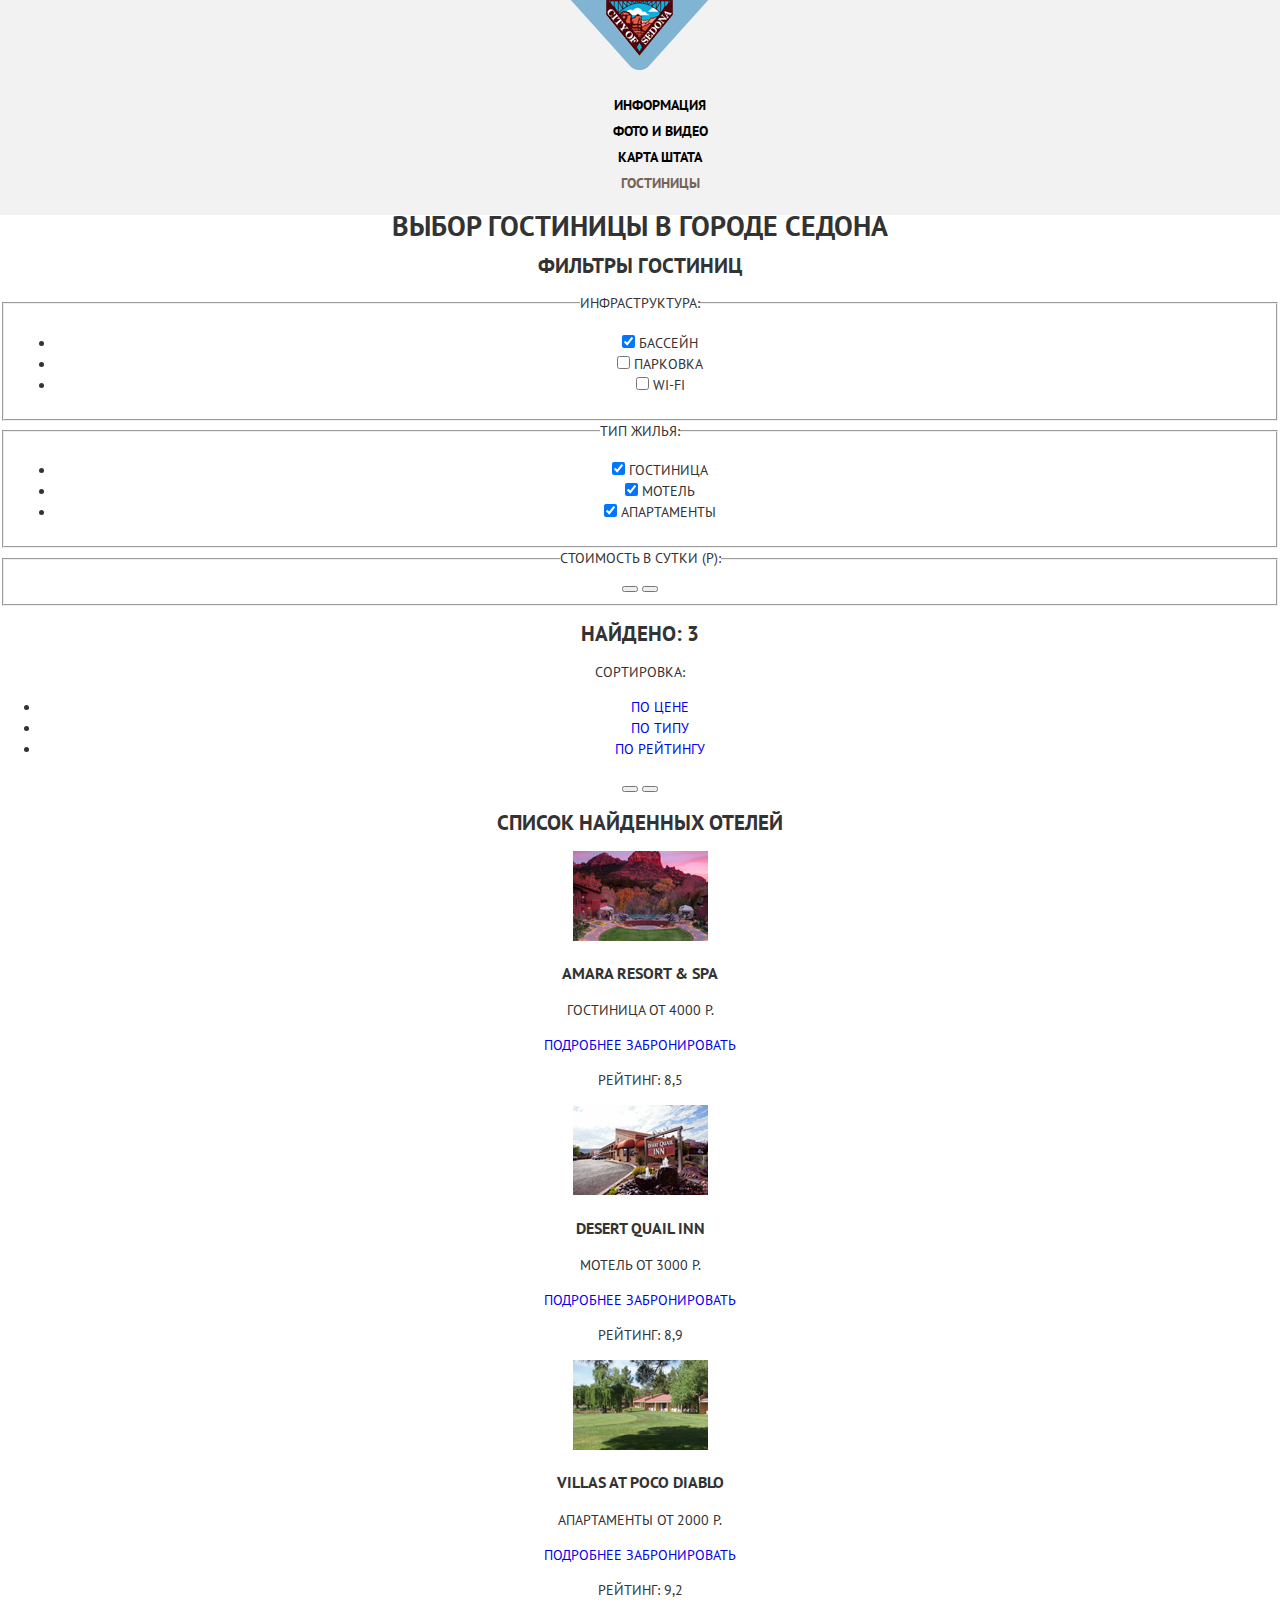
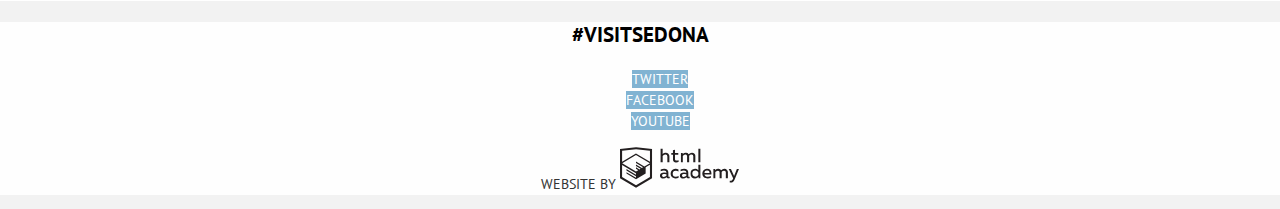
==== hotels.html @ 2541b7ea "Добавила базовые стили к главной странице, сделала реиндент страниц." ====
<!DOCTYPE html>
<html lang="ru">
    <head>
        <meta charset="utf-8">
        <title>Отели | Добро пожаловать в Седону!</title>
        <link href="https://fonts.googleapis.com/css?family=PT+Sans:400,700&amp;subset=cyrillic" rel="stylesheet">
        <link href="css/normalize.css" rel="stylesheet">
        <link href="css/style.css" rel="stylesheet">
    </head>
    <body>
        <header class="main-header">
            <nav class="main-navigation">
                <a class="main-header-logo">
                <img src="img/logo.png" width="138" height="70" alt="Логотип сайта-приглашения в город Седона">
                </a>
                <ul class="site-navigation">
                    <li><a class="site-navigation-link" href="info.html">Информация</a></li>
                    <li><a class="site-navigation-link" href="media.html">Фото и видео</a></li>
                    <li><a class="site-navigation-link" href="map.html">Карта штата</a></li>
                    <li><a class="site-navigation-current-link">Гостиницы</a></li>
                </ul>
            </nav>
        </header>
        <main class="container hotels-booking">
            <h1 class="visually-hidden page-title">Выбор гостиницы в городе Седона</h1>
            <section class="filters">
                <h2 class="visually-hidden">Фильтры гостиниц</h2>
                <form class="hotels-filter" method="get" action="https://echo.htmlacademy.ru">
                    <fieldset>
                        <legend>Инфраструктура:</legend>
                        <ul>
                            <li class="filter-option">
                                <label>
                                <input class="visually-hidden filter-input filter-input-checkbox" type="checkbox" name="pool" checked>
                                <span>Бассейн</span>
                                </label>
                            </li>
                            <li class="filter-option">
                                <label>
                                <input class="visually-hidden filter-input filter-input-checkbox" type="checkbox" name="parking">
                                <span>Парковка</span>
                                </label>
                            </li>
                            <li class="filter-option">
                                <label>
                                <input class="visually-hidden filter-input filter-input-checkbox" type="checkbox" name="wifi">
                                <span>Wi-Fi</span>
                                </label>
                            </li>
                        </ul>
                    </fieldset>
                    <fieldset>
                        <legend>Тип жилья:</legend>
                        <ul>
                            <li class="filter-option">
                                <label>
                                <input class="visually-hidden filter-input filter-input-checkbox" type="checkbox" name="hotel" checked>
                                <span>Гостиница</span>
                                </label>
                            </li>
                            <li class="filter-option">
                                <label>
                                <input class="visually-hidden filter-input filter-input-checkbox" type="checkbox" name="motel" checked>
                                <span>Мотель</span>
                                </label>
                            </li>
                            <li class="filter-option">
                                <label>
                                <input class="visually-hidden filter-input filter-input-checkbox" type="checkbox" name="apartments" checked>
                                <span>Апартаменты</span>
                                </label>
                            </li>
                        </ul>
                    </fieldset>
                    <fieldset>
                        <legend>Стоимость в сутки (Р):</legend>
                        <button class="price-range-left" type="button"></button>
                        <button class="price-range-right" type="button"></button>
                        <div class="scroll-field"></div>
                    </fieldset>
                </form>
            </section>
            <section class="hotels-sorting">
                <h2 class="hotels-found">Найдено: 3</h2>
                <p class="sorting-title">Сортировка:</p>
                <ul class="sorting-list">
                    <li class="sorting-item current-sorting-item">
                        <a href="#">По цене</a>
                    </li>
                    <li class="sorting-item">
                        <a href="#">По типу</a>
                    </li>
                    <li class="sorting-item">
                        <a href="#">По рейтингу</a>
                    </li>
                </ul>
                <label class="visually-hidden" for="up-button"></label>
                <button type="button" id="up-button"></button>
                <label class="visually-hidden" for="down-button"></label>
                <button type="button" id="down-button"></button>
            </section>
            <section class="hotels-list">
                <h2 class="visually-hidden">Список найденных отелей</h2>
                <div class="hotel-image">
                    <img src="img/amara-hotel.jpg" width="135" height="90" alt="Фото отеля Amara Resort & Spa">
                </div>
                <div class="hotel-description">
                    <h3 class="hotel-name">Amara Resort & Spa</h3>
                    <p>
                        <span class="hotel-type">Гостиница</span>
                        <span class="hotel-price">От 4000 р.</span>
                    </p>
                    <p>
                        <a class="read-more-link" href="#">Подробнее</a>
                        <a class="booking-link" href="#">Забронировать</a>
                    </p>
                </div>
                <div class="hotel-rating">
                    <p>Рейтинг: 8,5</p>
                </div>
                <div class="hotel-image">
                    <img src="img/desert-hotel.jpg" width="135" height="90" alt="Фото отеля Amara Resort & Spa">
                </div>
                <div class="hotel-description">
                    <h3 class="hotel-name">Desert Quail Inn</h3>
                    <p>
                        <span class="hotel-type">Мотель</span>
                        <span class="hotel-price">От 3000 р.</span>
                    </p>
                    <p>
                        <a class="read-more-link" href="#">Подробнее</a>
                        <a class="booking-link" href="#">Забронировать</a>
                    </p>
                </div>
                <div class="hotel-rating">
                    <p>Рейтинг: 8,9</p>
                </div>
                <div class="hotel-image">
                    <img src="img/villas-hotel.jpg" width="135" height="90" alt="Фото отеля Amara Resort & Spa">
                </div>
                <div class="hotel-description">
                    <h3 class="hotel-name">Villas At Poco Diablo</h3>
                    <p>
                        <span class="hotel-type">Апартаменты</span>
                        <span class="hotel-price">От 2000 р.</span>
                    </p>
                    <p>
                        <a class="read-more-link" href="#">Подробнее</a>
                        <a class="booking-link" href="#">Забронировать</a>
                    </p>
                </div>
                <div class="hotel-rating">
                    <p>Рейтинг: 9,2</p>
                </div>
            </section>
        </main>
        <footer class="main-footer">
            <p class="footer-hashtag">#visitsedona</p>
            <ul class="footer-social">
                <li><a href="#" class="social-button">Twitter</a></li>
                <li><a href="#" class="social-button">Facebook</a></li>
                <li><a href="#" class="social-button">Youtube</a></li>
            </ul>
            <p class="footer-copyright">
                <span>Website by</span>
                <a href="https://htmlacademy.ru">
                <img src="img/logo-htmlacademy.svg" width="119" height="43" alt="HTML Academy">
                </a>
            </p>
        </footer>
    </body>
</html>
---- css/style.css ----
body {
  margin: 0;
  padding: 0;

  font-family: "PT Sans", Arial, sans-serif;
  font-size: 14px;
  line-height: 21px;
  font-weight: 400;
  color: #333333;
  text-align: center;
  text-transform: uppercase;

  background-color: #f2f2f2;
}

a {
  text-decoration: none;
}

.container {
  background-color: #ffffff;
}

.main-navigation {
  font-size: 14px;
  line-height: 26px;
  font-weight: 700;
}

.site-navigation {
  list-style: none;
}

.site-navigation a {
  color: #000000;
}

.site-navigation a:hover,
.site-navigation a:focus {
  color: #81b3d2;
}

.site-navigation a:active {
  color: rgba(0, 0, 0, 0.3);
}

a.site-navigation-current-link,
a.site-navigation-current-link:hover,
a.site-navigation-current-link:focus,
a.site-navigation-current-link:active {
  color: #766357;
}

.greeting {
  background-image: url("../img/header-image.jpg");
  background-position: center center;
  background-repeat: no-repeat;
  background-size: cover;
}

.advantages-title h2 {
  font-size: 21px;
  line-height: 26px;
  font-weight: 700;
}

.advantages h2 {
  font-size: 21px;
  line-height: 21px;
  font-weight: 700;
}

.advanages p {
  font-size: 14px;
  line-height: 21px;
}

.advantage-with-image {
  color: #ffffff;

  background-color: #81b3d2;
}

.hotels-advantage {
  background-image: url(../img/icon-1.svg);
  background-position: top center;
  background-repeat: no-repeat;
}

.food-advantage {
  background-image: url(../img/icon-3.svg);
  background-position: top center;
  background-repeat: no-repeat;
}

.souvenirs-advantage {
  background-image: url(../img/icon-2.svg);
  background-position: top center;
  background-repeat: no-repeat;
}

.other-advantage {
  color: #000000;

  background-color: #eeeeee;
}

.hotels-booking-title h2 {
  font-size: 30px;
  line-height: 36px;
  font-weight: 700;
}

.hotels-booking-title input {
  font-family: "PT Sans", Arial, sans-serif;
  font-size: 21px;
  line-height: 26px;
  font-weight: 700;
  text-align: center;
  color: #ffffff;
  text-transform: uppercase;

  background-color: #766357;
  border: none;
}

.hotels-booking-title input:hover,
.hotels-booking-title input:focus {
  background-color: #604e43;
}

.hotels-booking-title input:active {
  color: rgba(255, 255, 255, 0.3);

  background-color: #503e33;
}

.hotels-booking-form {
  line-height: 26px;
  font-weight: 700;
  text-align: left;
  background-color: #ffffff;
}

.hotels-booking-form input[type="text"] {
  font-family: "PT Sans", Arial, sans-serif;
  font-size: 14px;
  line-height: 26px;
  font-weight: 700;
  text-align: left;
  color: #000000;
  text-transform: uppercase;

  background-color: #f2f2f2;
  border: none;
}

.hotels-booking-form input[type="text"]:hover {
  background-color: #ebebeb;
}

.hotels-booking-form input[type="text"]:focus {
  background-color: #ffffff;
  border: 2px solid #e5e5e5;
  outline: none;
}

.quantity-button {
  font-family: "PT Sans", Arial, sans-serif;
  font-size: 14px;
  line-height: 26px;
  font-weight: 700;
  text-align: center;
  color: #a9a9a9;

  background-color: #f2f2f2;
  border: none;
}

.quantity-button:hover,
.quantity-button:focus {
  color: #000000;
}

.quantity-button:active {
  color: #81b3d2;
}

.hotels-booking-form button[type="submit"] {
  font-family: "PT Sans", Arial, sans-serif;
  font-size: 21px;
  line-height: 26px;
  font-weight: 700;
  text-align: center;
  color: #ffffff;
  text-transform: uppercase;

  background-color: #81b3d2;
  border: none;
}

.hotels-booking-form button[type="submit"]:hover,
.hotels-booking-form button[type="submit"]:focus {
  background-color: #669ec0;
}

.hotels-booking-form button[type="submit"]:active {
  color: rgba(255, 255, 255, 0.3);

  background-color: #5496bd;
}

.main-footer {
  background-color: rgba(255, 255, 255, 0.9);
}

.main-footer .footer-hashtag {
  font-size: 21px;
  line-height: 26px;
  font-weight: 700;
  color: #000000;
}

.footer-social {
  list-style: none;
}

.footer-social a {
  color: #ffffff;

  background-color: #81b3d2;
}

.footer-social a:hover,
.footer-social a:focus {
  background-color: #669ec0;
}

.footer-social a:active {
  color: rgba(255, 255, 255, 0.3);

  background-color: #5496bd;
}
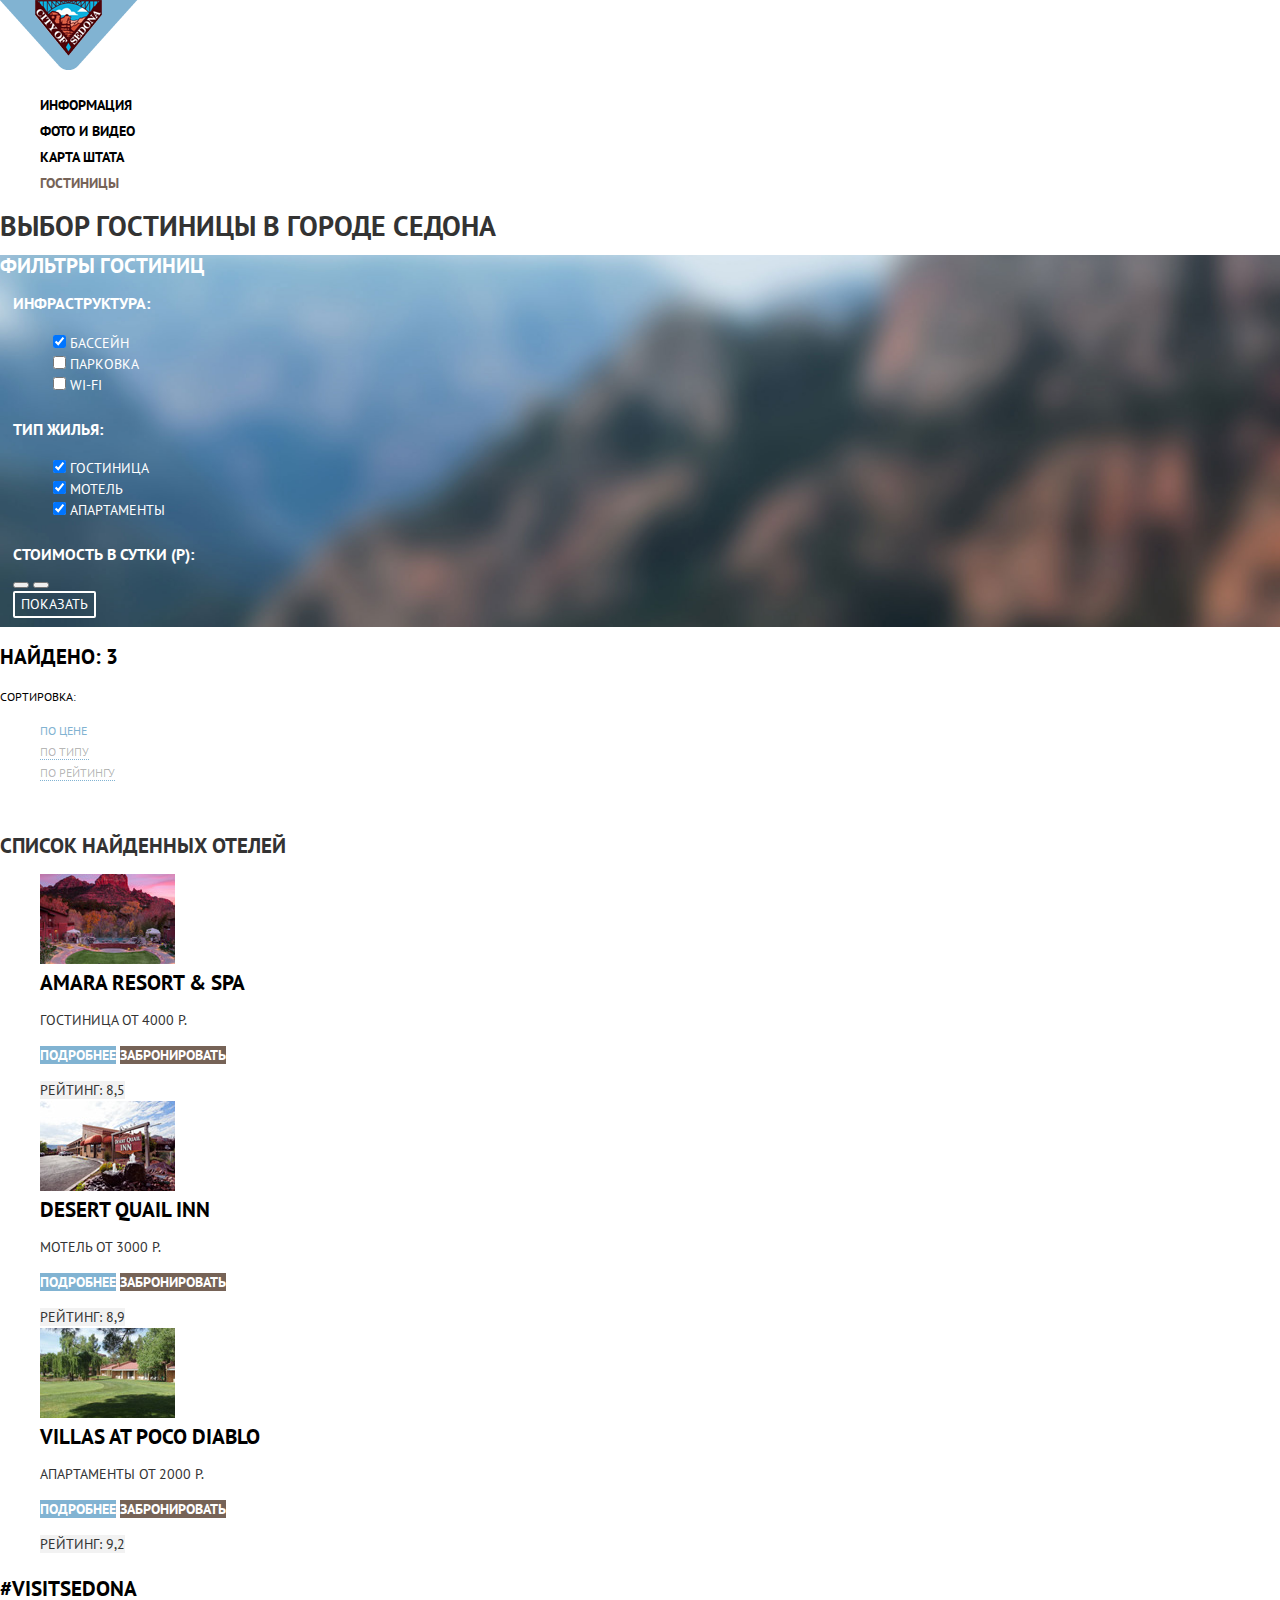
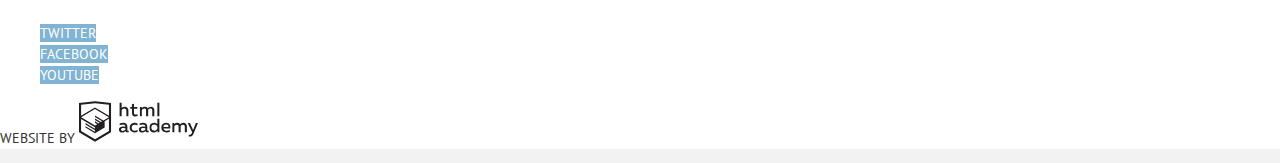
==== commit 6b609947: "Сделала реиндент страниц, добавила базовые стили к странице с отелями." ====
--- a/hotels.html
+++ b/hotels.html
@@ -8,165 +8,173 @@
         <link href="css/style.css" rel="stylesheet">
     </head>
     <body>
-        <header class="main-header">
-            <nav class="main-navigation">
-                <a class="main-header-logo">
-                <img src="img/logo.png" width="138" height="70" alt="Логотип сайта-приглашения в город Седона">
-                </a>
-                <ul class="site-navigation">
-                    <li><a class="site-navigation-link" href="info.html">Информация</a></li>
-                    <li><a class="site-navigation-link" href="media.html">Фото и видео</a></li>
-                    <li><a class="site-navigation-link" href="map.html">Карта штата</a></li>
-                    <li><a class="site-navigation-current-link">Гостиницы</a></li>
+        <div class="container">
+            <header class="main-header">
+                <nav class="main-navigation">
+                    <a class="main-header-logo">
+                    <img src="img/logo.png" width="138" height="70" alt="Логотип сайта-приглашения в город Седона">
+                    </a>
+                    <ul class="site-navigation">
+                        <li><a class="site-navigation-link" href="info.html">Информация</a></li>
+                        <li><a class="site-navigation-link" href="media.html">Фото и видео</a></li>
+                        <li><a class="site-navigation-link" href="map.html">Карта штата</a></li>
+                        <li><a class="site-navigation-current-link">Гостиницы</a></li>
+                    </ul>
+                </nav>
+            </header>
+            <main class="hotels-booking">
+                <h1 class="visually-hidden page-title">Выбор гостиницы в городе Седона</h1>
+                <section class="filters">
+                    <h2 class="visually-hidden">Фильтры гостиниц</h2>
+                    <form class="hotels-filter" method="get" action="https://echo.htmlacademy.ru">
+                        <fieldset>
+                            <legend>Инфраструктура:</legend>
+                            <ul>
+                                <li class="filter-option">
+                                    <label>
+                                    <input class="visually-hidden filter-input filter-input-checkbox" type="checkbox" name="pool" checked>
+                                    <span>Бассейн</span>
+                                    </label>
+                                </li>
+                                <li class="filter-option">
+                                    <label>
+                                    <input class="visually-hidden filter-input filter-input-checkbox" type="checkbox" name="parking">
+                                    <span>Парковка</span>
+                                    </label>
+                                </li>
+                                <li class="filter-option">
+                                    <label>
+                                    <input class="visually-hidden filter-input filter-input-checkbox" type="checkbox" name="wifi">
+                                    <span>Wi-Fi</span>
+                                    </label>
+                                </li>
+                            </ul>
+                        </fieldset>
+                        <fieldset>
+                            <legend>Тип жилья:</legend>
+                            <ul>
+                                <li class="filter-option">
+                                    <label>
+                                    <input class="visually-hidden filter-input filter-input-checkbox" type="checkbox" name="hotel" checked>
+                                    <span>Гостиница</span>
+                                    </label>
+                                </li>
+                                <li class="filter-option">
+                                    <label>
+                                    <input class="visually-hidden filter-input filter-input-checkbox" type="checkbox" name="motel" checked>
+                                    <span>Мотель</span>
+                                    </label>
+                                </li>
+                                <li class="filter-option">
+                                    <label>
+                                    <input class="visually-hidden filter-input filter-input-checkbox" type="checkbox" name="apartments" checked>
+                                    <span>Апартаменты</span>
+                                    </label>
+                                </li>
+                            </ul>
+                        </fieldset>
+                        <fieldset>
+                            <legend>Стоимость в сутки (Р):</legend>
+                            <button class="price-range-left" type="button"></button>
+                            <button class="price-range-right" type="button"></button>
+                            <div class="scroll-field"></div>
+                            <button class="submit" type="submit">Показать</button>
+                        </fieldset>
+                    </form>
+                </section>
+                <section class="hotels-sorting">
+                    <h2 class="hotels-found">Найдено: 3</h2>
+                    <p class="sorting-title">Сортировка:</p>
+                    <ul class="sorting-list">
+                        <li class="sorting-item current-sorting-item">
+                            <a href="#">По цене</a>
+                        </li>
+                        <li class="sorting-item">
+                            <a href="#">По типу</a>
+                        </li>
+                        <li class="sorting-item">
+                            <a href="#">По рейтингу</a>
+                        </li>
+                    </ul>
+                    <label class="visually-hidden" for="up-button"></label>
+                    <button type="button" id="up-button"></button>
+                    <label class="visually-hidden" for="down-button"></label>
+                    <button type="button" id="down-button"></button>
+                </section>
+                <section class="hotels-list">
+                    <h2 class="visually-hidden">Список найденных отелей</h2>
+                    <ul>
+                        <li>
+                            <div class="hotel-image">
+                                <img src="img/amara-hotel.jpg" width="135" height="90" alt="Фото отеля Amara Resort & Spa">
+                            </div>
+                            <div class="hotel-description">
+                                <a href="#" class="hotel-name">Amara Resort & Spa</a>
+                                <p>
+                                    <span class="hotel-type">Гостиница</span>
+                                    <span class="hotel-price">От 4000 р.</span>
+                                </p>
+                                <p>
+                                    <a class="read-more-link" href="#">Подробнее</a>
+                                    <a class="booking-link" href="#">Забронировать</a>
+                                </p>
+                            </div>
+                            <span class="stars"></span>
+                            <span class="rating">Рейтинг: 8,5</span>
+                        </li>
+                        <li>
+                            <div class="hotel-image">
+                                <img src="img/desert-hotel.jpg" width="135" height="90" alt="Фото отеля Amara Resort & Spa">
+                            </div>
+                            <div class="hotel-description">
+                                <a href="#" class="hotel-name">Desert Quail Inn</a>
+                                <p>
+                                    <span class="hotel-type">Мотель</span>
+                                    <span class="hotel-price">От 3000 р.</span>
+                                </p>
+                                <p>
+                                    <a class="read-more-link" href="#">Подробнее</a>
+                                    <a class="booking-link" href="#">Забронировать</a>
+                                </p>
+                            </div>
+                            <span class="stars"></span>
+                            <span class="rating">Рейтинг: 8,9</span>
+                        </li>
+                        <li>
+                            <div class="hotel-image">
+                                <img src="img/villas-hotel.jpg" width="135" height="90" alt="Фото отеля Amara Resort & Spa">
+                            </div>
+                            <div class="hotel-description">
+                                <a href="#" class="hotel-name">Villas At Poco Diablo</a>
+                                <p>
+                                    <span class="hotel-type">Апартаменты</span>
+                                    <span class="hotel-price">От 2000 р.</span>
+                                </p>
+                                <p>
+                                    <a class="read-more-link" href="#">Подробнее</a>
+                                    <a class="booking-link" href="#">Забронировать</a>
+                                </p>
+                            </div>
+                            <span class="stars"></span>
+                            <span class="rating">Рейтинг: 9,2</span>
+                        </li>
+                    </ul>
+                </section>
+            </main>
+            <footer class="main-footer">
+                <p class="footer-hashtag">#visitsedona</p>
+                <ul class="footer-social">
+                    <li><a href="#" class="social-button">Twitter</a></li>
+                    <li><a href="#" class="social-button">Facebook</a></li>
+                    <li><a href="#" class="social-button">Youtube</a></li>
                 </ul>
-            </nav>
-        </header>
-        <main class="container hotels-booking">
-            <h1 class="visually-hidden page-title">Выбор гостиницы в городе Седона</h1>
-            <section class="filters">
-                <h2 class="visually-hidden">Фильтры гостиниц</h2>
-                <form class="hotels-filter" method="get" action="https://echo.htmlacademy.ru">
-                    <fieldset>
-                        <legend>Инфраструктура:</legend>
-                        <ul>
-                            <li class="filter-option">
-                                <label>
-                                <input class="visually-hidden filter-input filter-input-checkbox" type="checkbox" name="pool" checked>
-                                <span>Бассейн</span>
-                                </label>
-                            </li>
-                            <li class="filter-option">
-                                <label>
-                                <input class="visually-hidden filter-input filter-input-checkbox" type="checkbox" name="parking">
-                                <span>Парковка</span>
-                                </label>
-                            </li>
-                            <li class="filter-option">
-                                <label>
-                                <input class="visually-hidden filter-input filter-input-checkbox" type="checkbox" name="wifi">
-                                <span>Wi-Fi</span>
-                                </label>
-                            </li>
-                        </ul>
-                    </fieldset>
-                    <fieldset>
-                        <legend>Тип жилья:</legend>
-                        <ul>
-                            <li class="filter-option">
-                                <label>
-                                <input class="visually-hidden filter-input filter-input-checkbox" type="checkbox" name="hotel" checked>
-                                <span>Гостиница</span>
-                                </label>
-                            </li>
-                            <li class="filter-option">
-                                <label>
-                                <input class="visually-hidden filter-input filter-input-checkbox" type="checkbox" name="motel" checked>
-                                <span>Мотель</span>
-                                </label>
-                            </li>
-                            <li class="filter-option">
-                                <label>
-                                <input class="visually-hidden filter-input filter-input-checkbox" type="checkbox" name="apartments" checked>
-                                <span>Апартаменты</span>
-                                </label>
-                            </li>
-                        </ul>
-                    </fieldset>
-                    <fieldset>
-                        <legend>Стоимость в сутки (Р):</legend>
-                        <button class="price-range-left" type="button"></button>
-                        <button class="price-range-right" type="button"></button>
-                        <div class="scroll-field"></div>
-                    </fieldset>
-                </form>
-            </section>
-            <section class="hotels-sorting">
-                <h2 class="hotels-found">Найдено: 3</h2>
-                <p class="sorting-title">Сортировка:</p>
-                <ul class="sorting-list">
-                    <li class="sorting-item current-sorting-item">
-                        <a href="#">По цене</a>
-                    </li>
-                    <li class="sorting-item">
-                        <a href="#">По типу</a>
-                    </li>
-                    <li class="sorting-item">
-                        <a href="#">По рейтингу</a>
-                    </li>
-                </ul>
-                <label class="visually-hidden" for="up-button"></label>
-                <button type="button" id="up-button"></button>
-                <label class="visually-hidden" for="down-button"></label>
-                <button type="button" id="down-button"></button>
-            </section>
-            <section class="hotels-list">
-                <h2 class="visually-hidden">Список найденных отелей</h2>
-                <div class="hotel-image">
-                    <img src="img/amara-hotel.jpg" width="135" height="90" alt="Фото отеля Amara Resort & Spa">
-                </div>
-                <div class="hotel-description">
-                    <h3 class="hotel-name">Amara Resort & Spa</h3>
-                    <p>
-                        <span class="hotel-type">Гостиница</span>
-                        <span class="hotel-price">От 4000 р.</span>
-                    </p>
-                    <p>
-                        <a class="read-more-link" href="#">Подробнее</a>
-                        <a class="booking-link" href="#">Забронировать</a>
-                    </p>
-                </div>
-                <div class="hotel-rating">
-                    <p>Рейтинг: 8,5</p>
-                </div>
-                <div class="hotel-image">
-                    <img src="img/desert-hotel.jpg" width="135" height="90" alt="Фото отеля Amara Resort & Spa">
-                </div>
-                <div class="hotel-description">
-                    <h3 class="hotel-name">Desert Quail Inn</h3>
-                    <p>
-                        <span class="hotel-type">Мотель</span>
-                        <span class="hotel-price">От 3000 р.</span>
-                    </p>
-                    <p>
-                        <a class="read-more-link" href="#">Подробнее</a>
-                        <a class="booking-link" href="#">Забронировать</a>
-                    </p>
-                </div>
-                <div class="hotel-rating">
-                    <p>Рейтинг: 8,9</p>
-                </div>
-                <div class="hotel-image">
-                    <img src="img/villas-hotel.jpg" width="135" height="90" alt="Фото отеля Amara Resort & Spa">
-                </div>
-                <div class="hotel-description">
-                    <h3 class="hotel-name">Villas At Poco Diablo</h3>
-                    <p>
-                        <span class="hotel-type">Апартаменты</span>
-                        <span class="hotel-price">От 2000 р.</span>
-                    </p>
-                    <p>
-                        <a class="read-more-link" href="#">Подробнее</a>
-                        <a class="booking-link" href="#">Забронировать</a>
-                    </p>
-                </div>
-                <div class="hotel-rating">
-                    <p>Рейтинг: 9,2</p>
-                </div>
-            </section>
-        </main>
-        <footer class="main-footer">
-            <p class="footer-hashtag">#visitsedona</p>
-            <ul class="footer-social">
-                <li><a href="#" class="social-button">Twitter</a></li>
-                <li><a href="#" class="social-button">Facebook</a></li>
-                <li><a href="#" class="social-button">Youtube</a></li>
-            </ul>
-            <p class="footer-copyright">
-                <span>Website by</span>
-                <a href="https://htmlacademy.ru">
-                <img src="img/logo-htmlacademy.svg" width="119" height="43" alt="HTML Academy">
-                </a>
-            </p>
-        </footer>
+                <p class="footer-copyright">
+                    <span>Website by</span>
+                    <a href="https://htmlacademy.ru">
+                    <img src="img/logo-htmlacademy.svg" width="119" height="43" alt="HTML Academy">
+                    </a>
+                </p>
+            </footer>
+        </div>
     </body>
 </html>
--- a/css/style.css
+++ b/css/style.css
@@ -7,7 +7,6 @@
   line-height: 21px;
   font-weight: 400;
   color: #333333;
-  text-align: center;
   text-transform: uppercase;
 
   background-color: #f2f2f2;
@@ -33,6 +32,7 @@
 
 .site-navigation a {
   color: #000000;
+  text-align: center;
 }
 
 .site-navigation a:hover,
@@ -58,6 +58,10 @@
   background-size: cover;
 }
 
+.advantages-title {
+  text-align: center;
+}
+
 .advantages-title h2 {
   font-size: 21px;
   line-height: 26px;
@@ -67,12 +71,14 @@
 .advantages h2 {
   font-size: 21px;
   line-height: 21px;
-  font-weight: 700;
-}
-
-.advanages p {
+  text-align: center;
+  font-weight: 700;
+}
+
+.advantages p {
   font-size: 14px;
   line-height: 21px;
+  text-align: center;
 }
 
 .advantage-with-image {
@@ -103,6 +109,10 @@
   color: #000000;
 
   background-color: #eeeeee;
+}
+
+.hotels-booking-title {
+  text-align: center;
 }
 
 .hotels-booking-title h2 {
@@ -210,8 +220,163 @@
   background-color: #5496bd;
 }
 
-.main-footer {
-  background-color: rgba(255, 255, 255, 0.9);
+.map {
+  background-image: url("../img/map.jpg");
+  background-position: center center;
+  background-repeat: no-repeat;
+}
+
+.filters {
+  color: #ffffff;
+
+  background-color: #81b3d2;
+  background-image: url("../img/hotels-bg.jpg");
+  background-position: center center;
+  background-repeat: no-repeat;
+  background-size: cover;
+}
+
+.filters fieldset {
+  border: none;
+}
+
+.filters legend {
+  font-size: 16px;
+  line-height: 21px;
+  font-weight: 700;
+}
+
+.filters ul {
+  list-style: none;
+}
+
+.filter-input:disabled + label {
+  color: rgba(255, 255, 255, 0.3);
+}
+
+.filters .submit {
+  font-family: "PT Sans", Arial, sans-serif;
+  font-size: 14px;
+  line-height: 21px;
+  font-weight: 400;
+  text-align: center;
+  color: #ffffff;
+  text-transform: uppercase;
+
+  background-color: transparent;
+  border: 2px solid #ffffff;
+  border-radius: 2px;
+}
+
+.filters .submit:hover,
+.filters .submit:focus {
+  color: #000000;
+
+  background-color: #ffffff;
+}
+
+.hotels-sorting h2 {
+  font-size: 21px;
+  line-height: 26px;
+  font-weight: 700;
+  color: #000000;
+}
+
+.hotels-sorting .sorting-title {
+  font-size: 12px;
+  line-height: 18px;
+  color: #000000;
+}
+
+.hotels-sorting ul {
+  list-style: none;
+}
+
+.hotels-sorting a {
+  font-size: 12px;
+  line-height: 18px;
+  color: rgba(0, 0, 0, 0.3);
+  text-decoration: none;
+  border-bottom: 1px dotted #81b3d2;
+}
+
+.hotels-sorting a:hover,
+.hotels-sorting a:focus {
+  color: #81b3d2;
+}
+
+.hotels-sorting a:active {
+  color: #000000;
+  border-bottom: none;
+}
+
+.hotels-sorting .current-sorting-item a {
+  color: #81b3d2;
+  border-bottom: none;
+}
+
+.hotels-sorting button {
+  background-color: transparent;
+  border: none;
+}
+
+.hotels-list ul {
+  list-style: none;
+}
+.hotels-list a.hotel-name {
+  font-size: 21px;
+  line-height: 26px;
+  font-weight: 700;
+  color: #000000;
+}
+
+.hotels-list a.hotel-name:hover,
+.hotels-list a.hotel-name:focus {
+  color: #81b3d2;
+}
+
+.hotels-list a.hotel-name:active {
+  color: rgba(0, 0, 0, 0.3);
+}
+
+.hotels-list a.read-more-link {
+  color: #ffffff;
+  font-weight: 700;
+
+  background-color: #81b3d2;
+}
+
+.hotels-list a.read-more-link:hover,
+.hotels-list a.read-more-link:focus {
+  background-color: #669ec0;
+}
+
+.hotels-list a.read-more-link:active {
+  color: rgba(255, 255, 255, 0.3);
+
+  background-color: #5496bd;
+}
+
+.hotels-list a.booking-link {
+  color: #ffffff;
+  font-weight: 700;
+
+  background-color: #766357;
+}
+
+.hotels-list a.booking-link:hover,
+.hotels-list a.booking-link:focus {
+  background-color: #604e43;
+}
+
+.hotels-list a.booking-link:active {
+  color: rgba(255, 255, 255, 0.3);
+
+  background-color: #503e33;
+}
+
+.hotels-list .rating {
+  background-color: #f2f2f2;
 }
 
 .main-footer .footer-hashtag {
@@ -227,7 +392,6 @@
 
 .footer-social a {
   color: #ffffff;
-
   background-color: #81b3d2;
 }
 
@@ -242,8 +406,12 @@
   background-color: #5496bd;
 }
 
-
-
-
-
-
+.index-footer {
+  background-color: rgba(255, 255, 255, 0.9);
+}
+
+
+
+
+
+
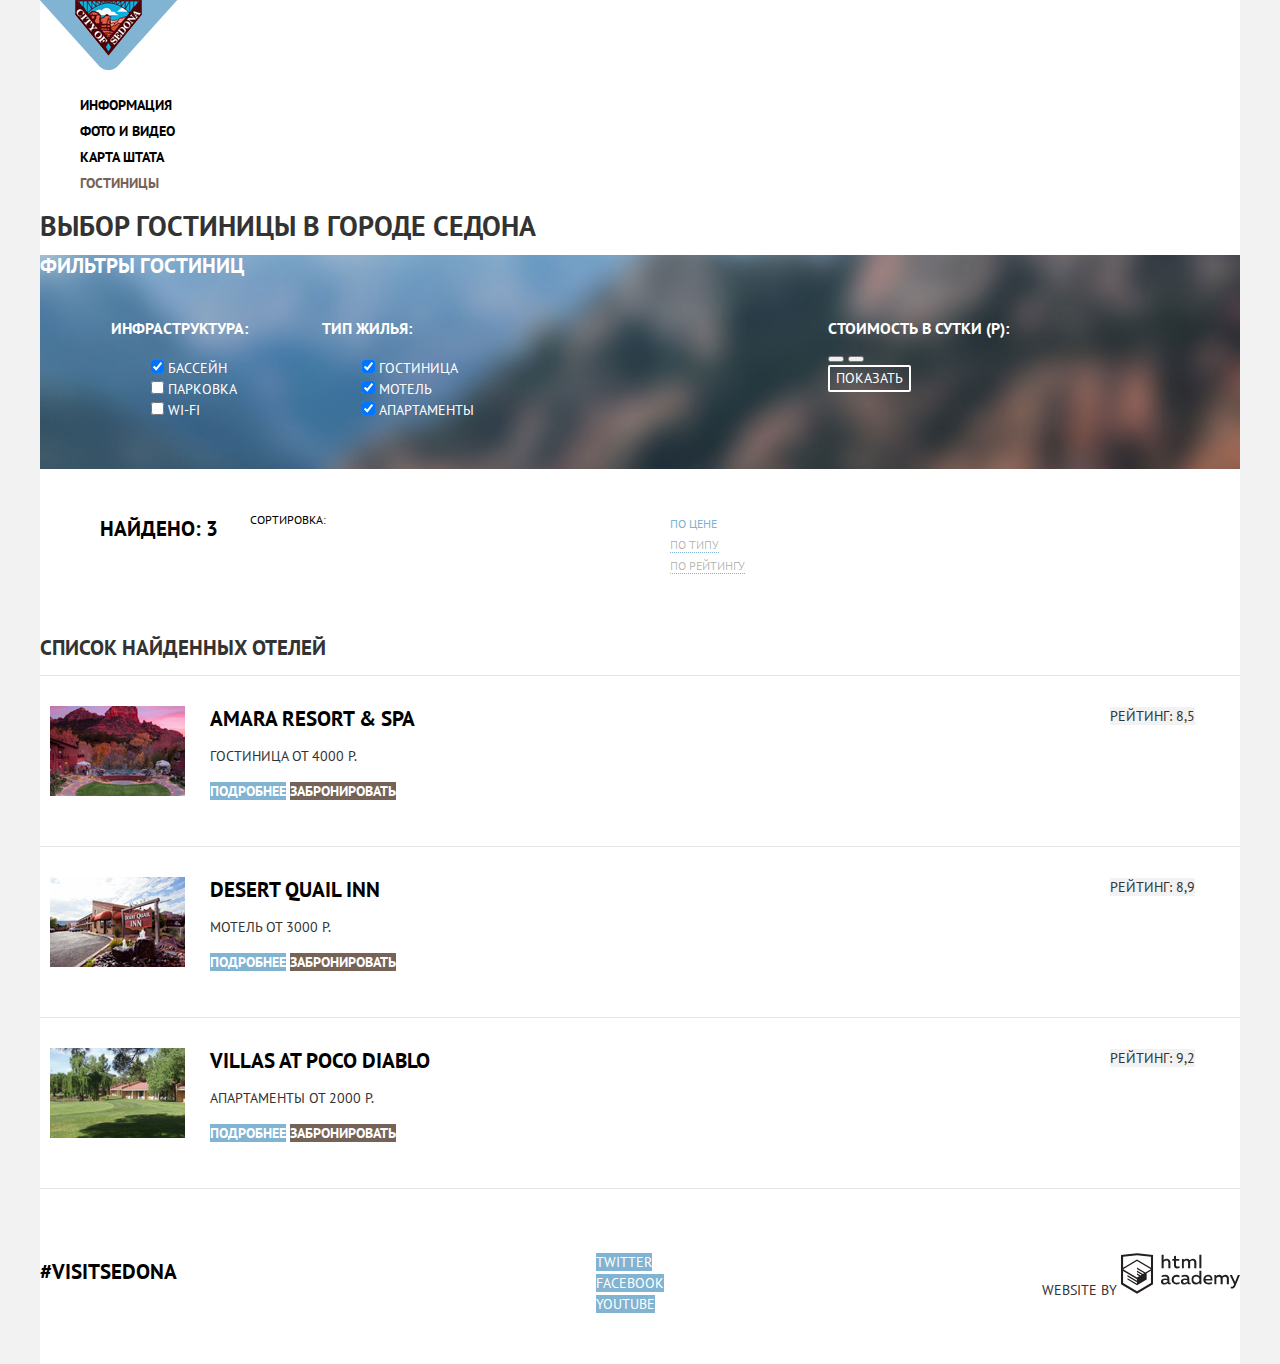
==== commit 9b5337bf: "Разметила сетку страниц." ====
--- a/hotels.html
+++ b/hotels.html
@@ -26,8 +26,8 @@
                 <h1 class="visually-hidden page-title">Выбор гостиницы в городе Седона</h1>
                 <section class="filters">
                     <h2 class="visually-hidden">Фильтры гостиниц</h2>
-                    <form class="hotels-filter" method="get" action="https://echo.htmlacademy.ru">
-                        <fieldset>
+                    <form method="get" action="https://echo.htmlacademy.ru">
+                        <fieldset class="checkboxes">
                             <legend>Инфраструктура:</legend>
                             <ul>
                                 <li class="filter-option">
@@ -50,7 +50,7 @@
                                 </li>
                             </ul>
                         </fieldset>
-                        <fieldset>
+                        <fieldset class="checkboxes">
                             <legend>Тип жилья:</legend>
                             <ul>
                                 <li class="filter-option">
@@ -73,7 +73,7 @@
                                 </li>
                             </ul>
                         </fieldset>
-                        <fieldset>
+                        <fieldset class="price-submit">
                             <legend>Стоимость в сутки (Р):</legend>
                             <button class="price-range-left" type="button"></button>
                             <button class="price-range-right" type="button"></button>
@@ -96,10 +96,12 @@
                             <a href="#">По рейтингу</a>
                         </li>
                     </ul>
-                    <label class="visually-hidden" for="up-button"></label>
-                    <button type="button" id="up-button"></button>
-                    <label class="visually-hidden" for="down-button"></label>
-                    <button type="button" id="down-button"></button>
+                    <div class="sorting-buttons">
+                        <label class="visually-hidden" for="up-button"></label>
+                        <button type="button" id="up-button"></button>
+                        <label class="visually-hidden" for="down-button"></label>
+                        <button type="button" id="down-button"></button>
+                    </div>
                 </section>
                 <section class="hotels-list">
                     <h2 class="visually-hidden">Список найденных отелей</h2>
@@ -119,8 +121,10 @@
                                     <a class="booking-link" href="#">Забронировать</a>
                                 </p>
                             </div>
-                            <span class="stars"></span>
-                            <span class="rating">Рейтинг: 8,5</span>
+                            <div class="grade">
+                                <span class="stars"></span>
+                                <span class="rating">Рейтинг: 8,5</span>
+                            </div>
                         </li>
                         <li>
                             <div class="hotel-image">
@@ -137,8 +141,10 @@
                                     <a class="booking-link" href="#">Забронировать</a>
                                 </p>
                             </div>
-                            <span class="stars"></span>
-                            <span class="rating">Рейтинг: 8,9</span>
+                            <div class="grade">
+                                <span class="stars"></span>
+                                <span class="rating">Рейтинг: 8,9</span>
+                            </div>
                         </li>
                         <li>
                             <div class="hotel-image">
@@ -155,8 +161,10 @@
                                     <a class="booking-link" href="#">Забронировать</a>
                                 </p>
                             </div>
-                            <span class="stars"></span>
-                            <span class="rating">Рейтинг: 9,2</span>
+                            <div class="grade">
+                                <span class="stars"></span>
+                                <span class="rating">Рейтинг: 9,2</span>
+                            </div>
                         </li>
                     </ul>
                 </section>
--- a/css/style.css
+++ b/css/style.css
@@ -17,6 +17,9 @@
 }
 
 .container {
+  width: 1200px;
+  margin: 0 auto;
+
   background-color: #ffffff;
 }
 
@@ -52,13 +55,16 @@
 }
 
 .greeting {
+  min-height: 510px;
+  text-align: center;
+
   background-image: url("../img/header-image.jpg");
   background-position: center center;
   background-repeat: no-repeat;
-  background-size: cover;
 }
 
 .advantages-title {
+  padding: 60px 0 50px;
   text-align: center;
 }
 
@@ -66,6 +72,34 @@
   font-size: 21px;
   line-height: 26px;
   font-weight: 700;
+}
+
+.advantages {
+  display: flex;
+  flex-wrap: wrap;
+}
+
+.advantage-with-image {
+  width: 280px;
+  padding: 45px 60px;
+}
+
+.advantage-image {
+  width: 800px;
+}
+
+.advantage-image img {
+  display: block;
+}
+
+.minor-advantage {
+  width: 260px;
+  padding: 160px 70px 85px;
+}
+
+.other-advantage {
+  width: 270px;
+  padding: 45px 65px 60px;
 }
 
 .advantages h2 {
@@ -87,19 +121,22 @@
   background-color: #81b3d2;
 }
 
-.hotels-advantage {
+.hotels-advantage:before {
+  content: " ";
   background-image: url(../img/icon-1.svg);
   background-position: top center;
   background-repeat: no-repeat;
 }
 
-.food-advantage {
+.food-advantage:before {
+  content: " ";
   background-image: url(../img/icon-3.svg);
   background-position: top center;
   background-repeat: no-repeat;
 }
 
-.souvenirs-advantage {
+.souvenirs-advantage:before {
+  content: " ";
   background-image: url(../img/icon-2.svg);
   background-position: top center;
   background-repeat: no-repeat;
@@ -112,6 +149,8 @@
 }
 
 .hotels-booking-title {
+  padding: 55px 380px 0;
+
   text-align: center;
 }
 
@@ -146,6 +185,10 @@
 }
 
 .hotels-booking-form {
+  width: 570px;
+  margin: 0 auto;
+  padding: 55px;
+
   line-height: 26px;
   font-weight: 700;
   text-align: left;
@@ -221,6 +264,8 @@
 }
 
 .map {
+  height: 475px;
+
   background-image: url("../img/map.jpg");
   background-position: center center;
   background-repeat: no-repeat;
@@ -236,8 +281,24 @@
   background-size: cover;
 }
 
+.filters form {
+  display: flex;
+  padding: 25px 60px;
+}
+
 .filters fieldset {
   border: none;
+}
+
+.filters .checkboxes {
+  width: 180px;
+  margin: 0;
+  margin-right: 10px;
+}
+
+.filters .price-submit {
+  width: 340px;
+  margin-left: auto;
 }
 
 .filters legend {
@@ -275,7 +336,14 @@
   background-color: #ffffff;
 }
 
+.hotels-sorting {
+  display: flex;
+  padding: 30px 60px;
+}
+
 .hotels-sorting h2 {
+  width: 140px;
+  margin-right: 10px;
   font-size: 21px;
   line-height: 26px;
   font-weight: 700;
@@ -283,6 +351,8 @@
 }
 
 .hotels-sorting .sorting-title {
+  width: 380px;
+
   font-size: 12px;
   line-height: 18px;
   color: #000000;
@@ -310,9 +380,17 @@
   border-bottom: none;
 }
 
-.hotels-sorting .current-sorting-item a {
+.current-sorting-item a {
   color: #81b3d2;
   border-bottom: none;
+}
+
+.current-sorting-item a:active {
+  color: #81b3d2;
+}
+
+.sorting-buttons {
+  margin-left: auto;
 }
 
 .hotels-sorting button {
@@ -321,8 +399,31 @@
 }
 
 .hotels-list ul {
+  padding: 0;
+
   list-style: none;
 }
+
+.hotels-list li {
+  display: flex;
+
+  border-top: 1px solid #e5e5e5;
+}
+
+.hotels-list li:last-child {
+  border-bottom: 1px solid #e5e5e5;
+}
+
+.hotel-image {
+  width: 150px;
+  padding: 30px 0;
+  margin-left: 10px;
+}
+
+.hotel-description {
+  padding: 30px 10px;
+}
+
 .hotels-list a.hotel-name {
   font-size: 21px;
   line-height: 26px;
@@ -375,8 +476,20 @@
   background-color: #503e33;
 }
 
+.grade {
+  width: 120px;
+  padding: 30px 10px;
+  margin-left: auto;
+}
+
 .hotels-list .rating {
   background-color: #f2f2f2;
+}
+
+.main-footer {
+  display: flex;
+  justify-content: space-between;
+  padding: 35px 0;
 }
 
 .main-footer .footer-hashtag {
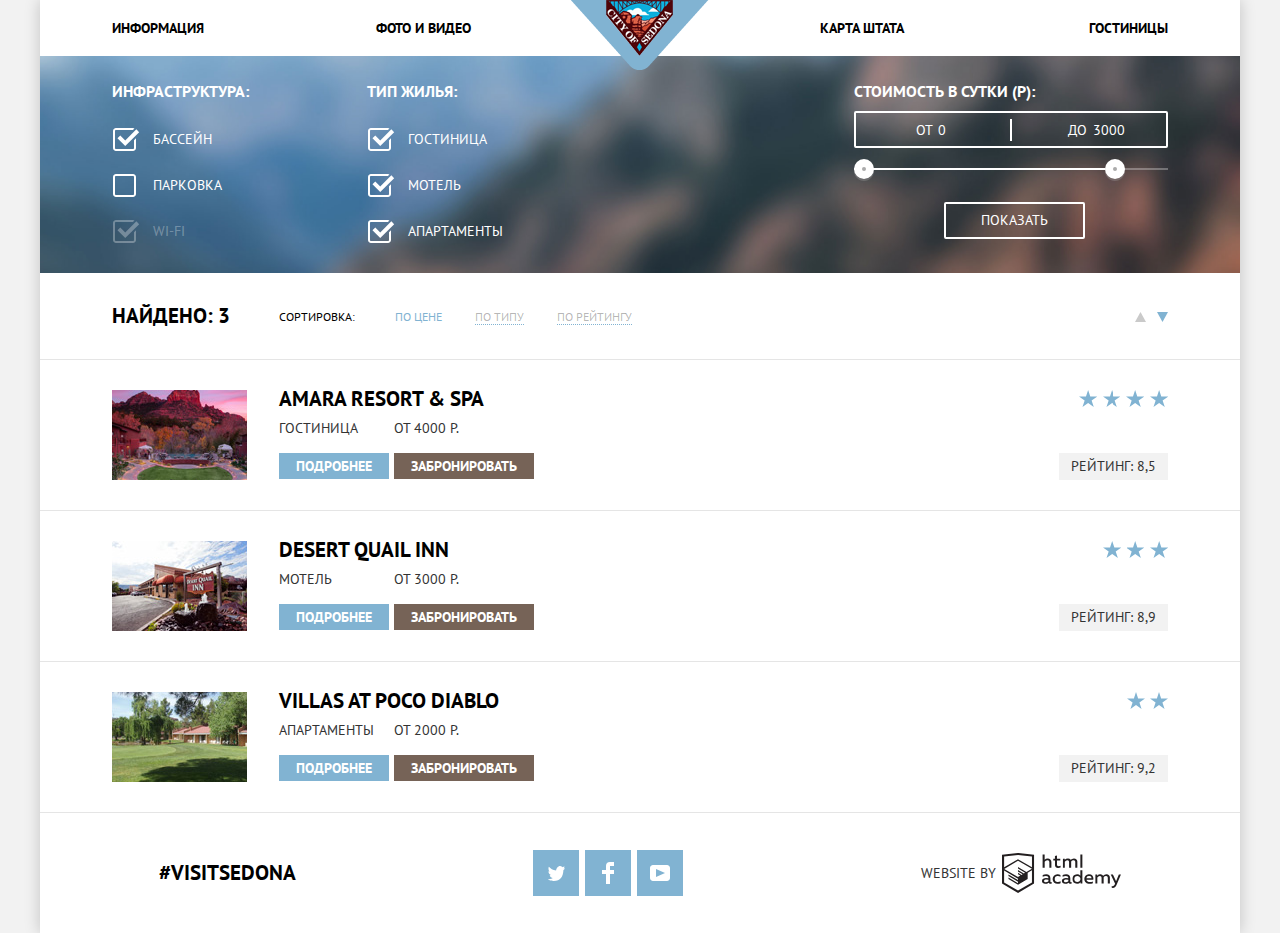
==== commit 63dda331: "Выполнила стилизацию страниц." ====
--- a/hotels.html
+++ b/hotels.html
@@ -10,160 +10,185 @@
     <body>
         <div class="container">
             <header class="main-header">
-                <nav class="main-navigation">
-                    <a class="main-header-logo">
-                    <img src="img/logo.png" width="138" height="70" alt="Логотип сайта-приглашения в город Седона">
-                    </a>
-                    <ul class="site-navigation">
-                        <li><a class="site-navigation-link" href="info.html">Информация</a></li>
-                        <li><a class="site-navigation-link" href="media.html">Фото и видео</a></li>
-                        <li><a class="site-navigation-link" href="map.html">Карта штата</a></li>
-                        <li><a class="site-navigation-current-link">Гостиницы</a></li>
-                    </ul>
-                </nav>
+                <div class="section-container">
+                    <nav class="main-navigation">
+                        <span class="main-header-logo">
+                            <a href="index.html">
+                                <img src="img/logo.png" width="138" height="70" alt="Логотип сайта-приглашения в город Седона">
+                            </a>
+                        </span>
+                        <ul class="site-navigation">
+                            <li class="site-navigation-link-left">
+                                <a href="info.html">Информация</a>
+                            </li>
+                            <li class="site-navigation-link-left">
+                                <a href="media.html">Фото и видео</a>
+                            </li>
+                            <li class="site-navigation-link-right">
+                                <a href="map.html">Карта штата</a>
+                            </li>
+                            <li class="site-navigation-link-right">
+                                <a href="hotels.html">Гостиницы</a>
+                            </li>
+                        </ul>
+                    </nav>
+                </div>
             </header>
-            <main class="hotels-booking">
+            <main class="hotels-page">
                 <h1 class="visually-hidden page-title">Выбор гостиницы в городе Седона</h1>
                 <section class="filters">
-                    <h2 class="visually-hidden">Фильтры гостиниц</h2>
-                    <form method="get" action="https://echo.htmlacademy.ru">
-                        <fieldset class="checkboxes">
-                            <legend>Инфраструктура:</legend>
-                            <ul>
-                                <li class="filter-option">
-                                    <label>
-                                    <input class="visually-hidden filter-input filter-input-checkbox" type="checkbox" name="pool" checked>
-                                    <span>Бассейн</span>
-                                    </label>
-                                </li>
-                                <li class="filter-option">
-                                    <label>
-                                    <input class="visually-hidden filter-input filter-input-checkbox" type="checkbox" name="parking">
-                                    <span>Парковка</span>
-                                    </label>
-                                </li>
-                                <li class="filter-option">
-                                    <label>
-                                    <input class="visually-hidden filter-input filter-input-checkbox" type="checkbox" name="wifi">
-                                    <span>Wi-Fi</span>
-                                    </label>
-                                </li>
-                            </ul>
-                        </fieldset>
-                        <fieldset class="checkboxes">
-                            <legend>Тип жилья:</legend>
-                            <ul>
-                                <li class="filter-option">
-                                    <label>
-                                    <input class="visually-hidden filter-input filter-input-checkbox" type="checkbox" name="hotel" checked>
-                                    <span>Гостиница</span>
-                                    </label>
-                                </li>
-                                <li class="filter-option">
-                                    <label>
-                                    <input class="visually-hidden filter-input filter-input-checkbox" type="checkbox" name="motel" checked>
-                                    <span>Мотель</span>
-                                    </label>
-                                </li>
-                                <li class="filter-option">
-                                    <label>
-                                    <input class="visually-hidden filter-input filter-input-checkbox" type="checkbox" name="apartments" checked>
-                                    <span>Апартаменты</span>
-                                    </label>
-                                </li>
-                            </ul>
-                        </fieldset>
-                        <fieldset class="price-submit">
-                            <legend>Стоимость в сутки (Р):</legend>
-                            <button class="price-range-left" type="button"></button>
-                            <button class="price-range-right" type="button"></button>
-                            <div class="scroll-field"></div>
-                            <button class="submit" type="submit">Показать</button>
-                        </fieldset>
-                    </form>
+                    <div class="section-container">
+                        <h2 class="visually-hidden">Фильтры гостиниц</h2>
+                        <form method="get" action="https://echo.htmlacademy.ru">
+                            <fieldset class="checkboxes">
+                                <legend>Инфраструктура:</legend>
+                                <ul>
+                                    <li class="filter-option">
+                                        <input class="visually-hidden filter-input filter-input-checkbox" type="checkbox" name="pool"
+                                            id="filter-pool" checked>
+                                        <label for="filter-pool">Бассейн</label>
+                                    </li>
+                                    <li class="filter-option">
+                                        <input class="visually-hidden filter-input filter-input-checkbox" type="checkbox" name="parking" id="filter-parking">
+                                        <label for="filter-parking">Парковка</label>
+                                    </li>
+                                    <li class="filter-option">
+                                        <input class="visually-hidden filter-input filter-input-checkbox" type="checkbox" name="wifi" id="filter-wifi" disabled checked>
+                                        <label for="filter-wifi">Wi-Fi</label>
+                                    </li>
+                                </ul>
+                            </fieldset>
+                            <fieldset class="checkboxes">
+                                <legend>Тип жилья:</legend>
+                                <ul>
+                                    <li class="filter-option">
+                                        <input class="visually-hidden filter-input filter-input-checkbox" type="checkbox" name="hotel" id="filter-hotel" checked>
+                                        <label for="filter-hotel">Гостиница</label>
+                                    </li>
+                                    <li class="filter-option">
+                                        <input class="visually-hidden filter-input filter-input-checkbox" type="checkbox" name="motel" id="filter-motel" checked>
+                                        <label for="filter-motel">Мотель</label>
+                                    </li>
+                                    <li class="filter-option">
+                                        <input class="visually-hidden filter-input filter-input-checkbox" type="checkbox" name="apartments" id="filter-apartments" checked>
+                                        <label for="filter-apartments">Апартаменты</label>
+                                    </li>
+                                </ul>
+                            </fieldset>
+                            <fieldset class="price-submit filter-range">
+                                <legend>Стоимость в сутки (Р):</legend>
+                                <div class="price-controls">
+                                    <label class="min-price">от <input type="text" name="min-price" value="0"></label>
+                                    <label class="max-price">до <input type="text" name="max-price" value="3000"></label>
+                                </div>
+                                <div class="range-controls">
+                                    <div class="scale">
+                                        <div class="bar"></div>
+                                    </div>
+                                    <div class="range-toggle range-toggle-min"></div>
+                                    <div class="range-toggle range-toggle-max"></div>
+                                </div>
+                                <a href="#" class="btn-transparent">Показать</a>
+                            </fieldset>
+                        </form>
+                    </div>
                 </section>
                 <section class="hotels-sorting">
-                    <h2 class="hotels-found">Найдено: 3</h2>
-                    <p class="sorting-title">Сортировка:</p>
-                    <ul class="sorting-list">
-                        <li class="sorting-item current-sorting-item">
-                            <a href="#">По цене</a>
-                        </li>
-                        <li class="sorting-item">
-                            <a href="#">По типу</a>
-                        </li>
-                        <li class="sorting-item">
-                            <a href="#">По рейтингу</a>
-                        </li>
-                    </ul>
-                    <div class="sorting-buttons">
-                        <label class="visually-hidden" for="up-button"></label>
-                        <button type="button" id="up-button"></button>
-                        <label class="visually-hidden" for="down-button"></label>
-                        <button type="button" id="down-button"></button>
+                    <div class="section-container">
+                        <h2 class="hotels-found">Найдено: 3</h2>
+                        <p class="sorting-title">Сортировка:</p>
+                        <ul class="sorting-list">
+                            <li class="sorting-item current-sorting-item">
+                                <a href="#">По цене</a>
+                            </li>
+                            <li class="sorting-item">
+                                <a href="#">По типу</a>
+                            </li>
+                            <li class="sorting-item">
+                                <a href="#">По рейтингу</a>
+                            </li>
+                        </ul>
+                        <div class="sorting-buttons">
+                            <button class="sorting-button sorting-button-down" type="button" id="down-button"></button>
+                            <label class="visually-hidden" for="down-button">Вниз</label>
+                            <button class="sorting-button sorting-button-up sorting-button-active" type="button" id="up-button"></button>
+                            <label class="visually-hidden" for="up-button">Вверх</label>
+                        </div>
                     </div>
                 </section>
                 <section class="hotels-list">
                     <h2 class="visually-hidden">Список найденных отелей</h2>
                     <ul>
                         <li>
-                            <div class="hotel-image">
-                                <img src="img/amara-hotel.jpg" width="135" height="90" alt="Фото отеля Amara Resort & Spa">
-                            </div>
-                            <div class="hotel-description">
-                                <a href="#" class="hotel-name">Amara Resort & Spa</a>
-                                <p>
-                                    <span class="hotel-type">Гостиница</span>
-                                    <span class="hotel-price">От 4000 р.</span>
-                                </p>
-                                <p>
-                                    <a class="read-more-link" href="#">Подробнее</a>
-                                    <a class="booking-link" href="#">Забронировать</a>
-                                </p>
-                            </div>
-                            <div class="grade">
-                                <span class="stars"></span>
-                                <span class="rating">Рейтинг: 8,5</span>
+                            <div class="section-container">
+                                <div class="hotel-image">
+                                    <img src="img/amara-hotel.jpg" width="135" height="90" alt="Фото отеля Amara Resort & Spa">
+                                </div>
+                                <div class="hotel-description">
+                                    <a href="#" class="hotel-name">Amara Resort & Spa</a>
+                                    <div class="hotel-description-wrapper">
+                                        <div>
+                                            <p class="hotel-type">Гостиница</p>
+                                            <p><a class="read-more-link" href="#">Подробнее</a></p>
+                                        </div>
+                                        <div>
+                                            <p class="hotel-price">От 4000 р.</p>
+                                            <p><a class="booking-link" href="#">Забронировать</a></p>
+                                        </div>
+                                    </div>
+                                </div>
+                                <div class="grade">
+                                    <span class="stars four-stars"></span>
+                                    <span class="rating">Рейтинг: 8,5</span>
+                                </div>
                             </div>
                         </li>
                         <li>
-                            <div class="hotel-image">
-                                <img src="img/desert-hotel.jpg" width="135" height="90" alt="Фото отеля Amara Resort & Spa">
-                            </div>
-                            <div class="hotel-description">
-                                <a href="#" class="hotel-name">Desert Quail Inn</a>
-                                <p>
-                                    <span class="hotel-type">Мотель</span>
-                                    <span class="hotel-price">От 3000 р.</span>
-                                </p>
-                                <p>
-                                    <a class="read-more-link" href="#">Подробнее</a>
-                                    <a class="booking-link" href="#">Забронировать</a>
-                                </p>
-                            </div>
-                            <div class="grade">
-                                <span class="stars"></span>
-                                <span class="rating">Рейтинг: 8,9</span>
+                            <div class="section-container">
+                                <div class="hotel-image">
+                                    <img src="img/desert-hotel.jpg" width="135" height="90" alt="Фото отеля Amara Resort & Spa">
+                                </div>
+                                <div class="hotel-description">
+                                    <a href="#" class="hotel-name">Desert Quail Inn</a>
+                                    <div class="hotel-description-wrapper">
+                                        <div>
+                                            <p class="hotel-type">Мотель</p>
+                                            <p><a class="read-more-link" href="#">Подробнее</a></p>
+                                        </div>
+                                        <div>
+                                            <p class="hotel-price">От 3000 р.</p>
+                                            <p><a class="booking-link" href="#">Забронировать</a></p>
+                                        </div>
+                                    </div>
+                                </div>
+                                <div class="grade">
+                                    <span class="stars three-stars"></span>
+                                    <span class="rating">Рейтинг: 8,9</span>
+                                </div>
                             </div>
                         </li>
                         <li>
-                            <div class="hotel-image">
-                                <img src="img/villas-hotel.jpg" width="135" height="90" alt="Фото отеля Amara Resort & Spa">
-                            </div>
-                            <div class="hotel-description">
-                                <a href="#" class="hotel-name">Villas At Poco Diablo</a>
-                                <p>
-                                    <span class="hotel-type">Апартаменты</span>
-                                    <span class="hotel-price">От 2000 р.</span>
-                                </p>
-                                <p>
-                                    <a class="read-more-link" href="#">Подробнее</a>
-                                    <a class="booking-link" href="#">Забронировать</a>
-                                </p>
-                            </div>
-                            <div class="grade">
-                                <span class="stars"></span>
-                                <span class="rating">Рейтинг: 9,2</span>
+                            <div class="section-container">
+                                <div class="hotel-image">
+                                    <img src="img/villas-hotel.jpg" width="135" height="90" alt="Фото отеля Amara Resort & Spa">
+                                </div>
+                                <div class="hotel-description">
+                                    <a href="#" class="hotel-name">Villas At Poco Diablo</a>
+                                    <div class="hotel-description-wrapper">
+                                        <div>
+                                            <p class="hotel-type">Апартаменты</p>
+                                            <p><a class="read-more-link" href="#">Подробнее</a></p>
+                                        </div>
+                                        <div>
+                                            <p class="hotel-price">От 2000 р.</p>
+                                            <p><a class="booking-link" href="#">Забронировать</a></p>
+                                        </div>
+                                    </div>
+                                </div>
+                                <div class="grade">
+                                    <span class="stars two-stars"></span>
+                                    <span class="rating">Рейтинг: 9,2</span>
+                                </div>
                             </div>
                         </li>
                     </ul>
@@ -172,13 +197,34 @@
             <footer class="main-footer">
                 <p class="footer-hashtag">#visitsedona</p>
                 <ul class="footer-social">
-                    <li><a href="#" class="social-button">Twitter</a></li>
-                    <li><a href="#" class="social-button">Facebook</a></li>
-                    <li><a href="#" class="social-button">Youtube</a></li>
+                    <li>
+                        <a href="#" class="social-button">
+                            <span class="visually-hidden">Twitter</span>
+                            <svg xmlns="http://www.w3.org/2000/svg" xmlns:xlink="http://www.w3.org/1999/xlink" width="17" height="15" viewBox="0 0 17 15">
+                                <path fill="#FFF" d="M10.95.144c1.685-.496 2.984.27 3.577 1.179.673-.231 1.331-.481 2.011-.708a2.345 2.345 0 0 1-.857 1.768c.685.17 1.304-.491 1.304-.491-.169 1-1.006 1.788-1.563 2.024-.231 6.75-3.175 11.217-10.077 11.082h-.446c-.41 0-4.164-.46-4.898-1.887 2.271.196 3.893-.422 4.693-1.177-.96-.3-2.679-.477-2.979-2.95.349.106.564.228 1.19.119C1.705 8.247.374 7.53.448 5.33c.285.328 1.067.536 1.34.472C1.085 5.561-.182 2.442.894.85c1.818 1.854 3.735 3.606 7.152 3.773C8.254 2.33 9.183.793 10.95.144z"/>
+                            </svg>
+                        </a>
+                    </li>
+                    <li>
+                        <a href="#" class="social-button">
+                            <span class="visually-hidden">Facebook</span>
+                            <svg xmlns="http://www.w3.org/2000/svg" width="12" height="22" viewBox="0 0 12 22">
+                                <path fill="#FFF" d="M12 4V0H8a4 4 0 0 0-4 4v4H0v4h4v10h4V12h4V8H8V4h4z"/>
+                            </svg>
+                        </a>
+                    </li>
+                    <li>
+                        <a href="#" class="social-button">
+                            <span class="visually-hidden">Youtube</span>
+                            <svg xmlns="http://www.w3.org/2000/svg" xmlns:xlink="http://www.w3.org/1999/xlink" width="20" height="16" viewBox="0 0 20 16">
+                                <path fill="#FFF" d="M17 0H3C1.35 0 0 1.35 0 3v10c0 1.65 1.35 3 3 3h14c1.65 0 3-1.35 3-3V3c0-1.65-1.35-3-3-3zM6.027 11.998V4.002L15.014 8l-8.987 3.998z"/>
+                            </svg>
+                        </a>
+                    </li>
                 </ul>
                 <p class="footer-copyright">
                     <span>Website by</span>
-                    <a href="https://htmlacademy.ru">
+                    <a href="https://htmlacademy.ru/intensive/htmlcss">
                     <img src="img/logo-htmlacademy.svg" width="119" height="43" alt="HTML Academy">
                     </a>
                 </p>
--- a/css/style.css
+++ b/css/style.css
@@ -16,306 +16,16 @@
   text-decoration: none;
 }
 
-.container {
-  width: 1200px;
-  margin: 0 auto;
-
-  background-color: #ffffff;
-}
-
-.main-navigation {
-  font-size: 14px;
-  line-height: 26px;
-  font-weight: 700;
-}
-
-.site-navigation {
-  list-style: none;
-}
-
-.site-navigation a {
-  color: #000000;
-  text-align: center;
-}
-
-.site-navigation a:hover,
-.site-navigation a:focus {
-  color: #81b3d2;
-}
-
-.site-navigation a:active {
-  color: rgba(0, 0, 0, 0.3);
-}
-
-a.site-navigation-current-link,
-a.site-navigation-current-link:hover,
-a.site-navigation-current-link:focus,
-a.site-navigation-current-link:active {
-  color: #766357;
-}
-
-.greeting {
-  min-height: 510px;
-  text-align: center;
-
-  background-image: url("../img/header-image.jpg");
-  background-position: center center;
-  background-repeat: no-repeat;
-}
-
-.advantages-title {
-  padding: 60px 0 50px;
-  text-align: center;
-}
-
-.advantages-title h2 {
-  font-size: 21px;
-  line-height: 26px;
-  font-weight: 700;
-}
-
-.advantages {
-  display: flex;
-  flex-wrap: wrap;
-}
-
-.advantage-with-image {
-  width: 280px;
-  padding: 45px 60px;
-}
-
-.advantage-image {
-  width: 800px;
-}
-
-.advantage-image img {
-  display: block;
-}
-
-.minor-advantage {
-  width: 260px;
-  padding: 160px 70px 85px;
-}
-
-.other-advantage {
-  width: 270px;
-  padding: 45px 65px 60px;
-}
-
-.advantages h2 {
-  font-size: 21px;
-  line-height: 21px;
-  text-align: center;
-  font-weight: 700;
-}
-
-.advantages p {
-  font-size: 14px;
-  line-height: 21px;
-  text-align: center;
-}
-
-.advantage-with-image {
-  color: #ffffff;
-
-  background-color: #81b3d2;
-}
-
-.hotels-advantage:before {
-  content: " ";
-  background-image: url(../img/icon-1.svg);
-  background-position: top center;
-  background-repeat: no-repeat;
-}
-
-.food-advantage:before {
-  content: " ";
-  background-image: url(../img/icon-3.svg);
-  background-position: top center;
-  background-repeat: no-repeat;
-}
-
-.souvenirs-advantage:before {
-  content: " ";
-  background-image: url(../img/icon-2.svg);
-  background-position: top center;
-  background-repeat: no-repeat;
-}
-
-.other-advantage {
-  color: #000000;
-
-  background-color: #eeeeee;
-}
-
-.hotels-booking-title {
-  padding: 55px 380px 0;
-
-  text-align: center;
-}
-
-.hotels-booking-title h2 {
-  font-size: 30px;
-  line-height: 36px;
-  font-weight: 700;
-}
-
-.hotels-booking-title input {
-  font-family: "PT Sans", Arial, sans-serif;
-  font-size: 21px;
-  line-height: 26px;
-  font-weight: 700;
-  text-align: center;
-  color: #ffffff;
-  text-transform: uppercase;
-
-  background-color: #766357;
-  border: none;
-}
-
-.hotels-booking-title input:hover,
-.hotels-booking-title input:focus {
-  background-color: #604e43;
-}
-
-.hotels-booking-title input:active {
-  color: rgba(255, 255, 255, 0.3);
-
-  background-color: #503e33;
-}
-
-.hotels-booking-form {
-  width: 570px;
-  margin: 0 auto;
-  padding: 55px;
-
-  line-height: 26px;
-  font-weight: 700;
-  text-align: left;
-  background-color: #ffffff;
-}
-
-.hotels-booking-form input[type="text"] {
-  font-family: "PT Sans", Arial, sans-serif;
-  font-size: 14px;
-  line-height: 26px;
-  font-weight: 700;
-  text-align: left;
-  color: #000000;
-  text-transform: uppercase;
-
-  background-color: #f2f2f2;
-  border: none;
-}
-
-.hotels-booking-form input[type="text"]:hover {
-  background-color: #ebebeb;
-}
-
-.hotels-booking-form input[type="text"]:focus {
-  background-color: #ffffff;
-  border: 2px solid #e5e5e5;
-  outline: none;
-}
-
-.quantity-button {
-  font-family: "PT Sans", Arial, sans-serif;
-  font-size: 14px;
-  line-height: 26px;
-  font-weight: 700;
-  text-align: center;
-  color: #a9a9a9;
-
-  background-color: #f2f2f2;
-  border: none;
-}
-
-.quantity-button:hover,
-.quantity-button:focus {
-  color: #000000;
-}
-
-.quantity-button:active {
-  color: #81b3d2;
-}
-
-.hotels-booking-form button[type="submit"] {
-  font-family: "PT Sans", Arial, sans-serif;
-  font-size: 21px;
-  line-height: 26px;
-  font-weight: 700;
-  text-align: center;
-  color: #ffffff;
-  text-transform: uppercase;
-
-  background-color: #81b3d2;
-  border: none;
-}
-
-.hotels-booking-form button[type="submit"]:hover,
-.hotels-booking-form button[type="submit"]:focus {
-  background-color: #669ec0;
-}
-
-.hotels-booking-form button[type="submit"]:active {
-  color: rgba(255, 255, 255, 0.3);
-
-  background-color: #5496bd;
-}
-
-.map {
-  height: 475px;
-
-  background-image: url("../img/map.jpg");
-  background-position: center center;
-  background-repeat: no-repeat;
-}
-
-.filters {
-  color: #ffffff;
-
-  background-color: #81b3d2;
-  background-image: url("../img/hotels-bg.jpg");
-  background-position: center center;
-  background-repeat: no-repeat;
-  background-size: cover;
-}
-
-.filters form {
-  display: flex;
-  padding: 25px 60px;
-}
-
-.filters fieldset {
-  border: none;
-}
-
-.filters .checkboxes {
-  width: 180px;
-  margin: 0;
-  margin-right: 10px;
-}
-
-.filters .price-submit {
-  width: 340px;
-  margin-left: auto;
-}
-
-.filters legend {
-  font-size: 16px;
-  line-height: 21px;
-  font-weight: 700;
-}
-
-.filters ul {
-  list-style: none;
-}
-
-.filter-input:disabled + label {
-  color: rgba(255, 255, 255, 0.3);
-}
-
-.filters .submit {
+img {
+  max-width: 100%;
+  height: auto;
+}
+
+.btn-transparent {
+  display: inline-block;
+  padding: 6px 35px;
+  margin-left: 90px;
+
   font-family: "PT Sans", Arial, sans-serif;
   font-size: 14px;
   line-height: 21px;
@@ -329,37 +39,745 @@
   border-radius: 2px;
 }
 
-.filters .submit:hover,
-.filters .submit:focus {
+.btn-transparent:hover,
+.btn-transparent:focus {
   color: #000000;
 
   background-color: #ffffff;
 }
 
-.hotels-sorting {
-  display: flex;
-  padding: 30px 60px;
-}
-
-.hotels-sorting h2 {
-  width: 140px;
-  margin-right: 10px;
+.btn-transparent:focus {
+  outline: ;
+}
+
+.visually-hidden:not(:focus):not(:active),
+input[type="checkbox"].visually-hidden,
+input[type="radio"].visually-hidden {
+  position: absolute;
+
+  width: 1px;
+  height: 1px;
+  margin: -1px;
+  border: 0;
+  padding: 0;
+
+  white-space: nowrap;
+
+  clip-path: inset(100%);
+  clip: rect(0 0 0 0);
+  overflow: hidden;
+}
+
+.container {
+  position: relative;
+  width: 1200px;
+  margin: 0 auto;
+
+  background-color: #ffffff;
+  box-shadow: 0px 0px 15px 0 rgba(0, 0, 0, 0.2);
+}
+
+.section-container {
+  padding: 0 72px;
+}
+
+.main-navigation {
+  position: relative;
+
+  font-size: 14px;
+  line-height: 26px;
+  font-weight: 700;
+}
+
+.site-navigation {
+  position: relative;
+  display: flex;
+  flex-wrap: wrap;
+  margin: 0;
+  padding: 0;
+
+  list-style: none;
+}
+.site-navigation li {
+  display: block;
+  width: 264px;
+  margin: 15px 0;
+}
+
+.site-navigation a {
+  color: #000000;
+}
+
+.site-navigation-link-left {
+  text-align: left;
+}
+
+.site-navigation-link-right {
+  text-align: right;
+}
+
+.site-navigation a:hover,
+.site-navigation a:focus {
+  color: #81b3d2;
+}
+
+.site-navigation a:active {
+  color: rgba(0, 0, 0, 0.3);
+}
+.site-navigation-current-link a,
+.site-navigation-current-link a:hover,
+.site-navigation-current-link a:focus,
+.site-navigation-current-link a:active {
+  color: #766357;
+}
+
+.main-header-logo {
+  position: absolute;
+  top: 0;
+  left: 50%;
+  width: 138px;
+  height: 70px;
+  margin-left: -69px;
+  padding: 0;
+  z-index: 1;
+}
+
+.greeting {
+  min-height: 510px;
+  margin-bottom: 58px;
+
+  text-align: center;
+
+  background-image: url("../img/header-image.jpg");
+  background-position: center center;
+  background-repeat: no-repeat;
+}
+
+.greeting img {
+  margin-top: 76px;
+}
+
+.advantages-title {
+  margin-bottom: 53px;
+
+  text-align: center;
+}
+
+.advantages-title h2 {
+  margin: 0;
+  margin-bottom: 30px;
+
   font-size: 21px;
   line-height: 26px;
   font-weight: 700;
+}
+
+.advantages {
+  display: flex;
+  flex-wrap: wrap;
+}
+
+.advantages h2 {
+  font-size: 21px;
+  line-height: 21px;
+  text-align: center;
+  font-weight: 700;
+}
+
+.advantages p {
+  font-size: 14px;
+  line-height: 21px;
+  text-align: center;
+}
+
+.advantage-with-image {
+  width: 280px;
+  padding: 48px 60px 34px 60px;
+
+  color: #ffffff;
+
+  background-color: #81b3d2;
+}
+
+.advantage-with-image h2 {
+  margin: 0;
+  margin-bottom: 23px;
+}
+
+.advantage-with-image p {
+  margin: 0;
+  margin-bottom: 23px;
+}
+
+.advantage-image {
+  width: 800px;
+}
+
+.advantage-image img {
+  display: block;
+}
+
+.minor-advantage {
+  position: relative;
+
+  width: 260px;
+  padding: 160px 70px 85px;
+}
+
+.minor-advantage h2 {
+  margin: 0;
+  margin-bottom: 25px;
+}
+
+.minor-advantage p {
+  margin: 0;
+}
+
+.hotels-advantage::before {
+  content: "";
+
+  position: absolute;
+  top: 60px;
+  left: 50%;
+  width: 75px;
+  height: 72px;
+  margin-left: -38px;
+
+  background-image: url(../img/icon-1.svg);
+  background-position: top center;
+  background-repeat: no-repeat;
+}
+
+.food-advantage::before {
+  content: "";
+
+  position: absolute;
+  top: 60px;
+  left: 50%;
+  width: 74px;
+  height: 70px;
+  margin-left: -37px;
+
+  background-image: url(../img/icon-3.svg);
+  background-position: top center;
+  background-repeat: no-repeat;
+}
+
+.souvenirs-advantage::before {
+  content: "";
+
+  position: absolute;
+  top: 57px;
+  left: 50%;
+  width: 64px;
+  height: 76px;
+  margin-left: -32px;
+
+  background-image: url(../img/icon-2.svg);
+  background-position: top center;
+  background-repeat: no-repeat;
+}
+
+.other-advantage {
+  width: 270px;
+  padding: 45px 65px 39px;
+
   color: #000000;
+
+  background-color: #eeeeee;
+}
+
+.other-advantage h2 {
+  margin: 0;
+  margin-bottom: 23px;
+  padding: 0 70px;
+}
+
+.other-advantage p {
+  margin: 0;
+  margin-bottom: 21px;
+}
+
+.hotels-booking {
+  position: relative;
+  padding-top: 49px;
+
+  text-align: center;
+}
+
+.hotels-booking h2 {
+  margin: 0;
+  margin-bottom: 26px;
+
+  font-size: 30px;
+  line-height: 36px;
+  font-weight: 700;
+}
+
+.hotels-booking p {
+  margin: 0;
+  margin-bottom: 50px;
+}
+
+.hotels-booking > input {
+  padding: 31px 148px;
+
+  font-family: "PT Sans", Arial, sans-serif;
+  font-size: 21px;
+  line-height: 26px;
+  font-weight: 700;
+  text-align: center;
+  color: #ffffff;
+  text-transform: uppercase;
+
+  background-color: #766357;
+  border: none;
+}
+
+.hotels-booking > input:hover,
+.hotels-booking > input:focus {
+  background-color: #604e43;
+}
+
+.hotels-booking > input:active {
+  color: rgba(255, 255, 255, 0.3);
+
+  background-color: #503e33;
+}
+
+.hotels-booking-wrapper {
+  position: absolute;
+  left: 50%;
+  width: 460px;
+  margin-left: -285px;
+  padding: 55px;
+
+  line-height: 26px;
+  font-weight: 700;
+  text-align: left;
+  background-color: #ffffff;
+}
+
+.hotels-booking-form label {
+  display: flex;
+  flex-wrap: wrap;
+  justify-content: space-between;
+  align-items: center;
+}
+
+.hotels-booking-form .date {
+  margin-bottom: 26px;
+}
+
+.hotels-booking .date-wrapper {
+  box-sizing: border-box;
+  display: inline-block;
+  width: 340px;
+  height: 38px;
+
+  background-color: #f2f2f2;
+}
+
+.open-calendar {
+  float: right;
+  box-sizing: border-box;
+  padding: 6px 5px 6px;
+  border: 2px solid #f2f2f2;
+  border-left: none;
+}
+
+.open-calendar svg {
+  display: block;
+}
+
+.date-wrapper path {
+  fill: #f2f2f2;
+}
+
+.date-wrapper:hover .open-calendar {
+  border: 2px solid #ebebeb;
+  border-left: none;
+}
+
+.date-wrapper:hover path {
+  fill: #000000;
+}
+
+.open-calendar:active path {
+  fill: #81b3d2;
+}
+
+.hotels-booking-form input[type="text"] {
+  box-sizing: border-box;
+  height: 38px;
+  padding: 7px;
+
+  font-family: "PT Sans", Arial, sans-serif;
+  font-size: 14px;
+  line-height: 28px;
+  font-weight: 700;
+  color: #000000;
+  text-transform: uppercase;
+
+  background-color: #f2f2f2;
+  border: none;
+}
+
+.date span:first-child {
+  display: block;
+  padding: 7px 0;
+}
+
+.date input[type="text"] {
+  width: 307px;
+
+  text-align: left;
+}
+
+.date-wrapper:hover {
+  background-color: #ebebeb;
+}
+
+.date-wrapper:hover input[type="text"] {
+  background-color: #ebebeb;
+}
+
+.date-wrapper input[type="text"]:focus {
+  box-sizing: border-box;
+  background-color: #ffffff;
+  border: 2px solid #e5e5e5;
+  border-right: none;
+  outline: none;
+}
+
+input[type="text"]:focus + .open-calendar {
+  box-sizing: border-box;
+  padding: 6px 5px 6px;
+
+  background-color: #ffffff;
+  border: 2px solid #e5e5e5;
+  border-left: none;
+}
+
+.quantity {
+  display: flex;
+  justify-content: space-between;
+  margin-bottom: 56px;
+}
+
+.quantity-wrapper {
+  display: flex;
+  justify-content: space-between;
+  align-items: center;
+}
+
+.quantity-wrapper label {
+  margin-right: 49px;
+}
+
+.quantity-field{
+  width: 39px;
+
+  text-align: center;
+}
+
+.quantity-button {
+  display: flex;
+  align-items: center;
+  box-sizing: border-box;
+  width: 39px;
+  height: 38px;
+  padding-left: 15px;
+
+  font-family: "PT Sans", Arial, sans-serif;
+  font-size: 24px;
+  font-weight: 700;
+  text-align: center;
+  color: #a9a9a9;
+
+  background-color: #f2f2f2;
+  border: none;
+}
+
+.quantity-button:hover,
+.quantity-button:focus {
+  color: #000000;
+}
+
+.quantity-button:active {
+  color: #81b3d2;
+}
+
+.hotels-booking-form button[type="submit"] {
+  display: block;
+  width: 100%;
+  padding: 16px 10px;
+  margin-top: 10px;
+
+  font-family: "PT Sans", Arial, sans-serif;
+  font-size: 21px;
+  line-height: 26px;
+  font-weight: 700;
+  text-align: center;
+  color: #ffffff;
+  text-transform: uppercase;
+
+  background-color: #81b3d2;
+  border: none;
+}
+
+.hotels-booking-form button[type="submit"]:hover,
+.hotels-booking-form button[type="submit"]:focus {
+  background-color: #669ec0;
+}
+
+.hotels-booking-form button[type="submit"]:active {
+  color: rgba(255, 255, 255, 0.3);
+
+  background-color: #5496bd;
+}
+
+.map {
+  height: 593px;
+
+  background-image: url("../img/map.jpg");
+  background-position: center center;
+  background-repeat: no-repeat;
+}
+
+.filters {
+  color: #ffffff;
+
+  background-color: #81b3d2;
+  background-image: url("../img/hotels-bg.jpg");
+  background-position: center center;
+  background-repeat: no-repeat;
+  background-size: cover;
+}
+
+.filters form {
+  display: flex;
+  padding-top: 25px;
+  padding-bottom: 6px;
+}
+
+.filters fieldset {
+  padding: 0;
+
+  border: none;
+}
+
+.filters .checkboxes {
+  width: 180px;
+  margin: 0;
+  margin-right: 75px;
+}
+
+.filters .price-submit {
+  width: 314px;
+  margin-left: auto;
+}
+
+.filters legend {
+  margin-bottom: 27px;
+
+  font-size: 16px;
+  line-height: 21px;
+  font-weight: 700;
+}
+
+.filters ul {
+  padding: 0;
+  margin: 0;
+
+  list-style: none;
+}
+
+.filter-option label {
+  position: relative;
+  display: block;
+  padding-left: 41px;
+  margin-bottom: 25px;
+}
+
+.filter-input-checkbox + label::before {
+  content: "";
+
+  position: absolute;
+  top: -1px;
+  left: 1px;
+  width: 23px;
+  height: 23px;
+  background-image: url(../img/checkbox-off.svg);
+  background-repeat: no-repeat;
+  background-position: center center;
+}
+
+.filter-input-checkbox:checked + label::before {
+  content: "";
+
+  position: absolute;
+  top: -1px;
+  left: 1px;
+  width: 27px;
+  height: 23px;
+  background-image: url(../img/checkbox-on.svg);
+  background-repeat: no-repeat;
+  background-position: center center;
+}
+
+.filter-input:disabled + label {
+  color: rgba(255, 255, 255, 0.3);
+}
+
+.filter-input:disabled + label::before {
+  background-image: url(../img/checkbox-off-disabled.svg);
+}
+
+.filter-input:checked:disabled + label::before {
+  background-image: url(../img/checkbox-on-disabled.svg);
+}
+
+.filter-range {
+  width: 315px;
+  margin: 0;
+}
+
+.filter-range legend {
+  margin-bottom: 9px;
+}
+
+.price-controls {
+  position: relative;
+  height: 33px;
+  margin-bottom: 20px;
+
+  border: 2px solid #ffffff;
+  border-radius: 2px;
+}
+
+.price-controls::after {
+  content: "";
+  position: absolute;
+  top: 50%;
+  left: 50%;
+  width: 2px;
+  height: 22px;
+
+  background: #ffffff;
+  transform: translate(-50%, -50%);
+}
+
+.price-controls label {
+  display: inline-block;
+
+  font-size: 14px;
+  line-height: 32px;
+  vertical-align: top;
+
+  cursor: pointer;
+}
+
+.price-controls .min-price {
+  margin-right: -2px;
+}
+
+.price-controls .min-price,
+.price-controls .max-price {
+  width: 90px;
+  padding-left: 60px;
+}
+
+.price-controls input {
+  width: 50px;
+  margin: 0;
+
+  color: inherit;
+  font: inherit;
+
+  background: none;
+  border: none;
+}
+
+.range-controls {
+  position: relative;
+
+  margin-bottom: 32px;
+}
+
+.range-controls .scale {
+  height: 2px;
+
+  background: rgba(255, 255, 255, 0.3);
+}
+
+.range-controls .bar {
+  width: 80%;
+  height: 2px;
+
+  background: #ffffff;
+}
+
+.range-toggle {
+  position: absolute;
+  top: -9px;
+  width: 20px;
+  height: 23px;
+
+  background-image: url(../img/filter-button.svg);
+  background-repeat: no-repeat;
+  background-position: center center;
+  background-color: transparent;
+
+  cursor: pointer;
+}
+
+.range-toggle-min {
+  left: 0;
+}
+
+.range-toggle-max {
+  left: 80%;
+}
+
+.hotels-sorting {
+  padding: 29px 0;
+}
+
+.hotels-sorting .section-container {
+  display: flex;
+  align-items: center;
+}
+
+.hotels-sorting h2 {
+  margin: 0;
+  margin-right: 49px;
+  font-size: 21px;
+  line-height: 28px;
+  font-weight: 700;
+  color: #000000;
 }
 
 .hotels-sorting .sorting-title {
-  width: 380px;
+  margin: 0;
+  margin-right: 40px;
 
   font-size: 12px;
-  line-height: 18px;
+  line-height: 13px;
   color: #000000;
 }
 
 .hotels-sorting ul {
+  display: flex;
+  padding: 0;
+  margin: 0;
+
   list-style: none;
+}
+
+.sorting-item {
+  display: block;
+  margin-right: 33px;
 }
 
 .hotels-sorting a {
@@ -398,15 +816,42 @@
   border: none;
 }
 
+.sorting-button {
+  width: 11px;
+  height: 10px;
+
+  background-image: url(../img/icon-dir.svg);
+  background-repeat: no-repeat;
+  background-position: center center;
+}
+
+.sorting-button-down {
+  margin-right: 5px;
+
+  transform: rotate(180deg);
+}
+
+.sorting-button:hover {
+  background-image: url(../img/icon-dir-hover.svg);
+}
+
+.sorting-button:active {
+  background-image: url(../img/icon-dir-active.svg);
+  outline: none;
+}
+
+.sorting-button-active {
+  background-image: url(../img/icon-dir-active.svg);
+}
+
 .hotels-list ul {
   padding: 0;
+  margin: 0;
 
   list-style: none;
 }
 
 .hotels-list li {
-  display: flex;
-
   border-top: 1px solid #e5e5e5;
 }
 
@@ -414,85 +859,148 @@
   border-bottom: 1px solid #e5e5e5;
 }
 
+.hotels-list .section-container {
+  display: flex;
+}
+
 .hotel-image {
-  width: 150px;
-  padding: 30px 0;
-  margin-left: 10px;
+  margin: 30px 32px 24px 0;
 }
 
 .hotel-description {
-  padding: 30px 10px;
-}
-
-.hotels-list a.hotel-name {
+  margin-top: 26px;
+}
+
+.hotel-description p {
+  margin: 0;
+}
+
+.hotel-description .hotel-name {
+  display: block;
+  margin-bottom: 6px;
+
   font-size: 21px;
   line-height: 26px;
   font-weight: 700;
   color: #000000;
 }
 
-.hotels-list a.hotel-name:hover,
-.hotels-list a.hotel-name:focus {
+.hotel-description .hotel-name:hover,
+.hotel-description .hotel-name:focus {
   color: #81b3d2;
 }
 
-.hotels-list a.hotel-name:active {
+.hotel-description .hotel-name:active {
   color: rgba(0, 0, 0, 0.3);
 }
 
-.hotels-list a.read-more-link {
+.hotel-description-wrapper {
+  display: flex;
+}
+
+.hotel-description-wrapper > div:first-child {
+  margin-right: 5px;
+}
+
+.hotel-description-wrapper p:first-child {
+  margin-bottom: 17px;
+}
+
+
+.hotel-description .read-more-link {
+  padding: 4px 17px;
+
   color: #ffffff;
   font-weight: 700;
 
   background-color: #81b3d2;
 }
 
-.hotels-list a.read-more-link:hover,
-.hotels-list a.read-more-link:focus {
+.hotel-description .read-more-link:hover,
+.hotel-description .read-more-link:focus {
   background-color: #669ec0;
 }
 
-.hotels-list a.read-more-link:active {
+.hotel-description .read-more-link:active {
   color: rgba(255, 255, 255, 0.3);
 
   background-color: #5496bd;
 }
 
-.hotels-list a.booking-link {
+.hotel-description .booking-link {
+  padding: 4px 17px;
+
   color: #ffffff;
   font-weight: 700;
 
   background-color: #766357;
 }
 
-.hotels-list a.booking-link:hover,
-.hotels-list a.booking-link:focus {
+.hotel-description .booking-link:hover,
+.hotel-description .booking-link:focus {
   background-color: #604e43;
 }
 
-.hotels-list a.booking-link:active {
+.hotel-description .booking-link:active {
   color: rgba(255, 255, 255, 0.3);
 
   background-color: #503e33;
 }
 
 .grade {
-  width: 120px;
-  padding: 30px 10px;
+  display: flex;
+  flex-direction: column;
+  align-items: flex-end;
+  padding-top: 30px;
   margin-left: auto;
 }
 
-.hotels-list .rating {
+.stars {
+  display: block;
+  height: 17px;
+  margin-bottom: 46px;
+
+  background-image: url(../img/star.svg);
+  background-repeat: space;
+}
+
+.five-stars {
+  width: 113px;
+}
+
+.four-stars {
+  width: 89px;
+}
+
+.three-stars {
+  width: 65px;
+}
+
+.two-stars {
+  width: 41px;
+}
+
+.one-star {
+  width: 18px;
+}
+
+.grade .rating {
+  padding: 3px 12px;
+
   background-color: #f2f2f2;
 }
 
 .main-footer {
   display: flex;
-  justify-content: space-between;
-  padding: 35px 0;
-}
-
-.main-footer .footer-hashtag {
+  justify-content: space-around;
+  padding: 37px 0;
+}
+
+.footer-hashtag {
+  display: flex;
+  align-items: center;
+  margin: 0;
+
   font-size: 21px;
   line-height: 26px;
   font-weight: 700;
@@ -500,26 +1008,58 @@
 }
 
 .footer-social {
+  display: flex;
+  flex-wrap: wrap;
+  justify-content: space-between;
+  width: 150px;
+  padding: 0;
+  margin: 0;
+
   list-style: none;
 }
 
-.footer-social a {
-  color: #ffffff;
+.social-button {
+  display: flex;
+  align-items: center;
+  justify-content: center;
+  width: 46px;
+  height: 46px;
+
   background-color: #81b3d2;
 }
 
-.footer-social a:hover,
-.footer-social a:focus {
+.social-button:hover,
+.social-button:focus {
   background-color: #669ec0;
 }
 
-.footer-social a:active {
-  color: rgba(255, 255, 255, 0.3);
-
+.social-button:active {
   background-color: #5496bd;
 }
 
+.social-button:active svg {
+  opacity: 0.3;
+}
+
+.footer-copyright {
+  display: flex;
+  align-items: center;
+  margin: 0;
+}
+
+.footer-copyright span {
+  margin-right: 6px;
+}
+
+.footer-copyright img {
+  display: block;
+}
+
 .index-footer {
+  position: absolute;
+  bottom: 0;
+  width: 1200px;
+
   background-color: rgba(255, 255, 255, 0.9);
 }
 
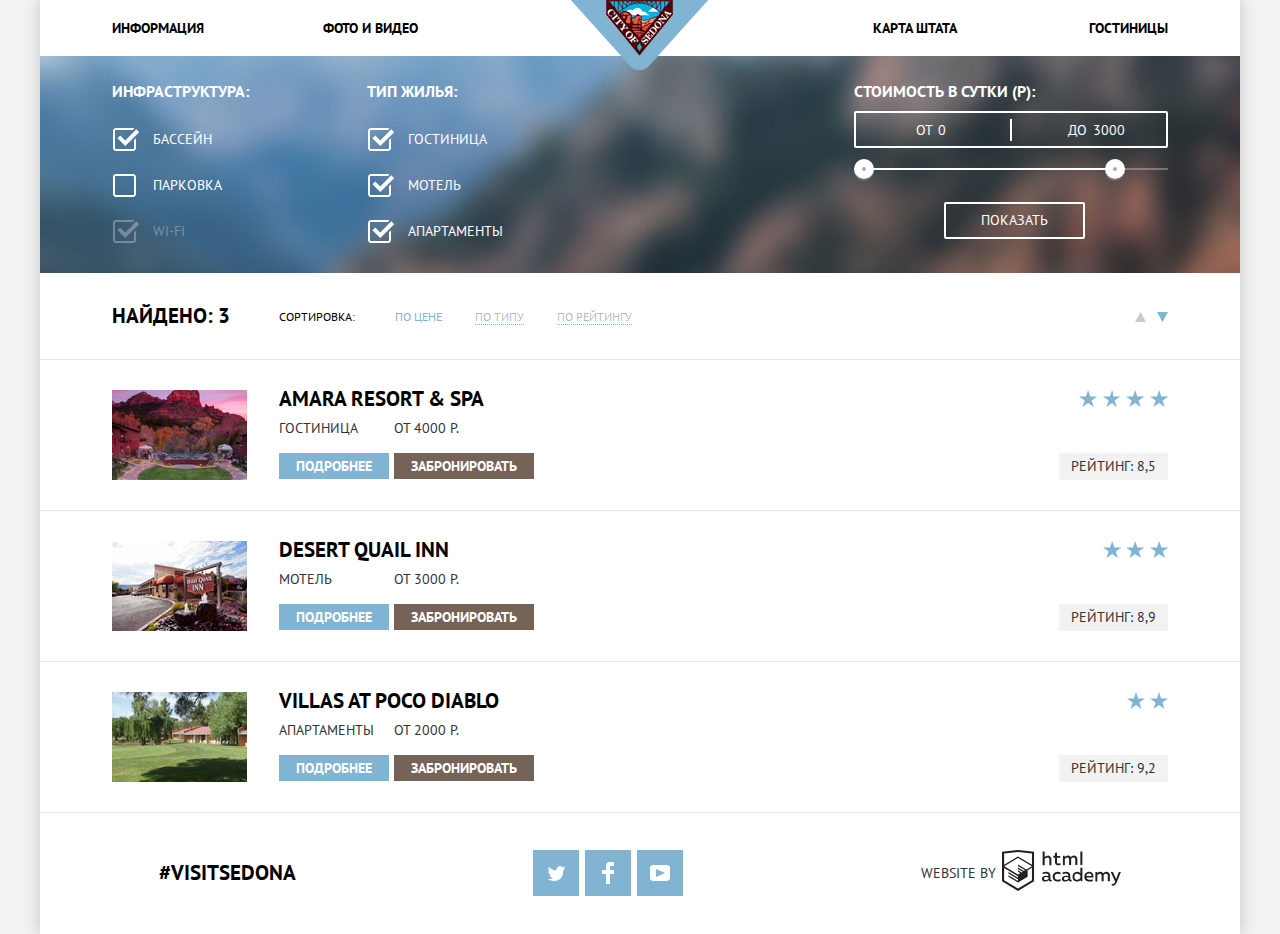
==== commit b6e7423f: "Подправила стилизацию страниц." ====
--- a/hotels.html
+++ b/hotels.html
@@ -12,11 +12,11 @@
             <header class="main-header">
                 <div class="section-container">
                     <nav class="main-navigation">
-                        <span class="main-header-logo">
+                        <div class="main-header-logo">
                             <a href="index.html">
                                 <img src="img/logo.png" width="138" height="70" alt="Логотип сайта-приглашения в город Седона">
                             </a>
-                        </span>
+                        </div>
                         <ul class="site-navigation">
                             <li class="site-navigation-link-left">
                                 <a href="info.html">Информация</a>
--- a/css/style.css
+++ b/css/style.css
@@ -19,6 +19,11 @@
 img {
   max-width: 100%;
   height: auto;
+}
+
+button,
+input[type="button"] {
+  cursor: pointer;
 }
 
 .btn-transparent {
@@ -46,10 +51,6 @@
   background-color: #ffffff;
 }
 
-.btn-transparent:focus {
-  outline: ;
-}
-
 .visually-hidden:not(:focus):not(:active),
 input[type="checkbox"].visually-hidden,
 input[type="radio"].visually-hidden {
@@ -78,7 +79,7 @@
 }
 
 .section-container {
-  padding: 0 72px;
+  padding: 0 6%;
 }
 
 .main-navigation {
@@ -98,10 +99,15 @@
 
   list-style: none;
 }
+
 .site-navigation li {
   display: block;
-  width: 264px;
+  width: 20%;
   margin: 15px 0;
+}
+
+.site-navigation li:nth-child(2) {
+  margin-right: auto;
 }
 
 .site-navigation a {
@@ -143,14 +149,28 @@
 }
 
 .greeting {
+  position: relative;
   min-height: 510px;
   margin-bottom: 58px;
 
   text-align: center;
 
-  background-image: url("../img/header-image.jpg");
+  background-image: url("../img/index-bg.jpg");
+  background-repeat: no-repeat;
+  background-position: center -57px;
+}
+
+.greeting::before {
+  content: "";
+  position: absolute;
+  width: 100%;
+  height: 57px;
+  bottom: 0;
+  left: 0;
+
+  background-image: url(../img/index-bg-mask.png);
+  background-repeat: no-repeat;
   background-position: center center;
-  background-repeat: no-repeat;
 }
 
 .greeting img {
@@ -191,7 +211,17 @@
 }
 
 .advantage-with-image {
-  width: 280px;
+  position: relative;
+  display: flex;
+  width: 100%;
+  min-height: 256px;
+  overflow: hidden;
+  background-color: #81b3d2;
+}
+
+.advantage-text {
+  box-sizing: border-box;
+  width: 34%;
   padding: 48px 60px 34px 60px;
 
   color: #ffffff;
@@ -210,7 +240,19 @@
 }
 
 .advantage-image {
-  width: 800px;
+  position: absolute;
+  top: 50%;
+  right: 0;
+  width: 66%;
+  transform: translateY(-50%);
+}
+
+.advantage-with-image-left {
+  flex-direction: row-reverse;
+}
+
+.advantage-with-image-left .advantage-image {
+  left: 0;
 }
 
 .advantage-image img {
@@ -358,7 +400,23 @@
   background-color: #ffffff;
 }
 
-.hotels-booking-form label {
+.hotels-booking-form input[type="text"] {
+  box-sizing: border-box;
+  height: 38px;
+  padding: 7px;
+
+  font-family: "PT Sans", Arial, sans-serif;
+  font-size: 14px;
+  line-height: 28px;
+  font-weight: 700;
+  color: #000000;
+  text-transform: uppercase;
+
+  background-color: #f2f2f2;
+  border: none;
+}
+
+.hotels-booking-form .date {
   display: flex;
   flex-wrap: wrap;
   justify-content: space-between;
@@ -366,20 +424,22 @@
 }
 
 .hotels-booking-form .date {
+  position: relative;
   margin-bottom: 26px;
 }
 
-.hotels-booking .date-wrapper {
-  box-sizing: border-box;
+.date input {
   display: inline-block;
-  width: 340px;
+  width: 346px;
+
+  text-align: left;
+}
+
+.open-calendar {
+  position: absolute;
+  right: 0;
+  width: 38px;
   height: 38px;
-
-  background-color: #f2f2f2;
-}
-
-.open-calendar {
-  float: right;
   box-sizing: border-box;
   padding: 6px 5px 6px;
   border: 2px solid #f2f2f2;
@@ -407,46 +467,19 @@
   fill: #81b3d2;
 }
 
-.hotels-booking-form input[type="text"] {
-  box-sizing: border-box;
-  height: 38px;
-  padding: 7px;
-
-  font-family: "PT Sans", Arial, sans-serif;
-  font-size: 14px;
-  line-height: 28px;
-  font-weight: 700;
-  color: #000000;
-  text-transform: uppercase;
-
-  background-color: #f2f2f2;
-  border: none;
-}
-
-.date span:first-child {
+.date label {
   display: block;
   padding: 7px 0;
 }
 
-.date input[type="text"] {
-  width: 307px;
-
-  text-align: left;
-}
-
-.date-wrapper:hover {
+.date input:hover {
   background-color: #ebebeb;
 }
 
-.date-wrapper:hover input[type="text"] {
-  background-color: #ebebeb;
-}
-
-.date-wrapper input[type="text"]:focus {
+.date input:focus {
   box-sizing: border-box;
   background-color: #ffffff;
   border: 2px solid #e5e5e5;
-  border-right: none;
   outline: none;
 }
 
@@ -469,13 +502,22 @@
   display: flex;
   justify-content: space-between;
   align-items: center;
+  box-sizing: border-box;
 }
 
 .quantity-wrapper label {
-  margin-right: 49px;
-}
-
-.quantity-field{
+  margin-right: 25px;
+}
+
+.quantity-wrapper:first-child label {
+  margin-right: 41px;
+}
+
+.quantity-field {
+  display: flex;
+}
+
+.quantity-input {
   width: 39px;
 
   text-align: center;
@@ -1051,8 +1093,19 @@
   margin-right: 6px;
 }
 
-.footer-copyright img {
+.footer-copyright svg {
   display: block;
+  width: 116px;
+  height: 45px;
+}
+
+.footer-copyright:hover path,
+.footer-copyright:focus path {
+  fill: #81b3d2;
+}
+
+.footer-copyright:active path {
+  fill: #bdbbbc;
 }
 
 .index-footer {
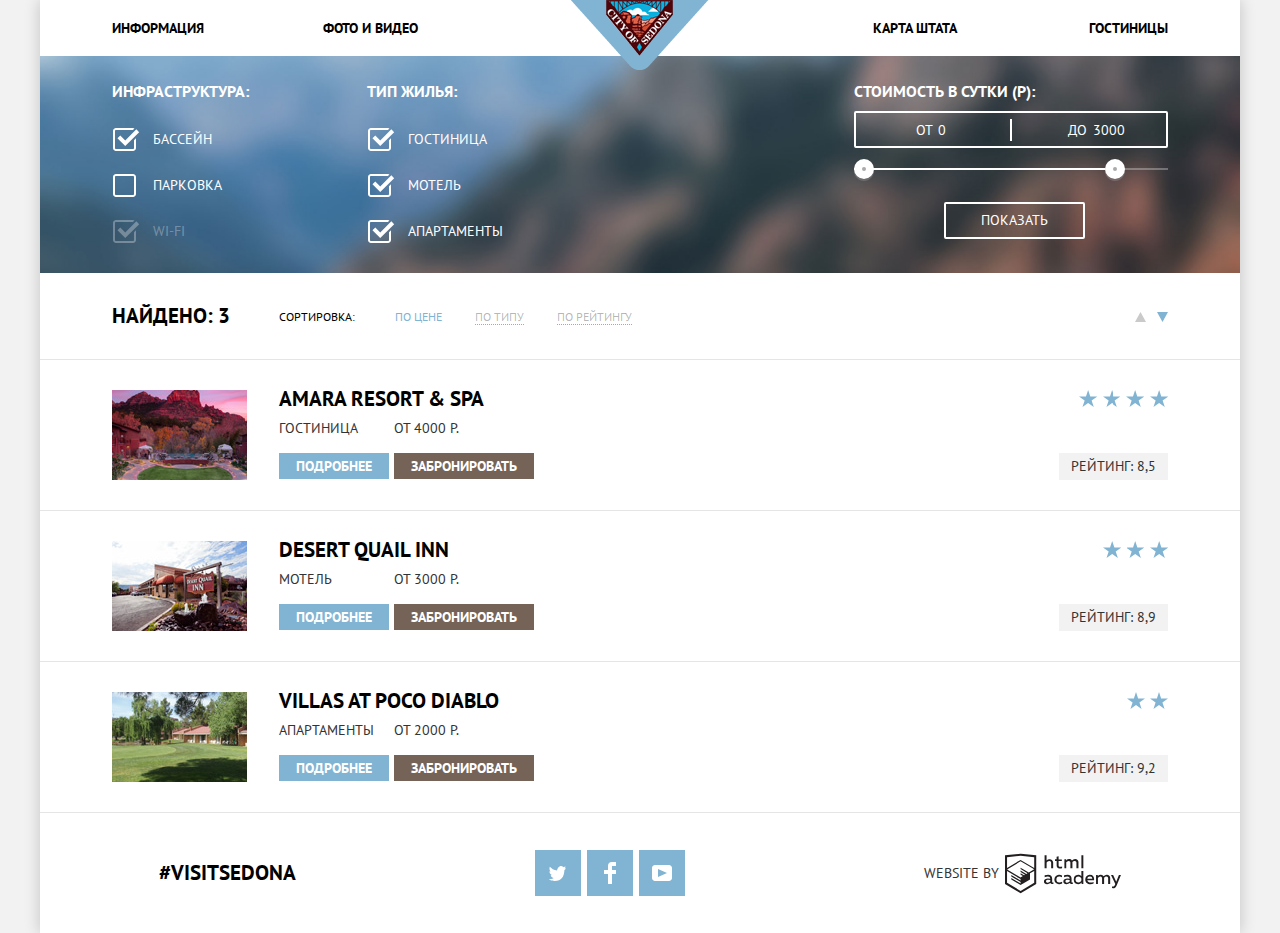
==== commit 95f9c353: "Убрала лишние спаны, исправила ссылку на кнопку, добавила ховер эффект к ползункам." ====
--- a/hotels.html
+++ b/hotels.html
@@ -88,7 +88,7 @@
                                     <div class="range-toggle range-toggle-min"></div>
                                     <div class="range-toggle range-toggle-max"></div>
                                 </div>
-                                <a href="#" class="btn-transparent">Показать</a>
+                                <button type="submit" class="btn-transparent">Показать</button>
                             </fieldset>
                         </form>
                     </div>
@@ -225,7 +225,9 @@
                 <p class="footer-copyright">
                     <span>Website by</span>
                     <a href="https://htmlacademy.ru/intensive/htmlcss">
-                    <img src="img/logo-htmlacademy.svg" width="119" height="43" alt="HTML Academy">
+                        <svg id="Layer_1" data-name="Layer 1" xmlns="http://www.w3.org/2000/svg" viewBox="0 0 108.08 36.85">
+                            <path d="M44.61,26.88a2,2,0,0,0,.55-0.1v1.33a3.25,3.25,0,0,1-1.18.21,1.67,1.67,0,0,1-1.67-1,4.84,4.84,0,0,1-3.14,1.08c-1.51,0-2.91-.83-2.91-2.55,0-2.13,2-2.79,3.71-2.79a11.08,11.08,0,0,1,2.17.25v-0.3c0-1-.76-1.77-2.19-1.77a7.42,7.42,0,0,0-3,.64v-1.7a10.21,10.21,0,0,1,3.19-.55c2.36,0,3.81,1.12,3.81,3.65v3a0.54,0.54,0,0,0,.49.59h0.17Zm-6.44-1.13A1.35,1.35,0,0,0,39.63,27h0.11a3.39,3.39,0,0,0,2.41-1V24.58a9.72,9.72,0,0,0-1.81-.21c-1,0-2.16.33-2.16,1.38h0Zm12.36-6.11a5,5,0,0,1,2.57.64V22a4.08,4.08,0,0,0-2.3-.7,2.75,2.75,0,1,0,0,5.49,5,5,0,0,0,2.43-.64v1.71a6.27,6.27,0,0,1-2.76.57A4.21,4.21,0,0,1,46,24.51q0-.21,0-0.41a4.32,4.32,0,0,1,4.18-4.46h0.38Zm12.17,7.24a2,2,0,0,0,.55-0.1v1.33a3.25,3.25,0,0,1-1.18.21,1.67,1.67,0,0,1-1.67-1,4.84,4.84,0,0,1-3.14,1.08c-1.51,0-2.91-.83-2.91-2.55,0-2.13,2-2.79,3.71-2.79a11.08,11.08,0,0,1,2.17.25v-0.3c0-1-.76-1.77-2.19-1.77a7.42,7.42,0,0,0-3,.64v-1.7a10.21,10.21,0,0,1,3.19-.55c2.36,0,3.81,1.12,3.81,3.65v3a0.54,0.54,0,0,0,.49.59h0.17Zm-6.44-1.13A1.35,1.35,0,0,0,57.73,27h0.11a3.39,3.39,0,0,0,2.41-1V24.58a9.72,9.72,0,0,0-1.81-.21c-1.06,0-2.16.33-2.16,1.38h0ZM73,16V28.2H71.35V26.88a3.88,3.88,0,0,1-3.19,1.54,4.4,4.4,0,0,1,0-8.78,3.81,3.81,0,0,1,3,1.3V16H73Zm-4.53,5.22a2.76,2.76,0,1,0,0,5.52A2.86,2.86,0,0,0,71.15,25V23A2.91,2.91,0,0,0,68.49,21.27ZM79,19.64c3.31,0,4.46,2.68,3.92,5.09H76.7c0.21,1.5,1.67,2.11,3.19,2.11a6.11,6.11,0,0,0,2.64-.59v1.6a7.14,7.14,0,0,1-3,.57C77,28.42,74.78,27,74.78,24a4.18,4.18,0,0,1,4-4.39H79Zm0.09,1.54a2.28,2.28,0,0,0-2.44,2.1v0.06H81.3A2,2,0,0,0,79.13,21.18Zm5.73,7V19.87h1.65v1a3.81,3.81,0,0,1,2.78-1.27A2.86,2.86,0,0,1,91.89,21a4.12,4.12,0,0,1,2.91-1.33A3.06,3.06,0,0,1,98,23V28.2h-1.9V23.05a1.59,1.59,0,0,0-1.42-1.75H94.42a2.8,2.8,0,0,0-2.07,1.12V28.2h-1.9V23.05A1.59,1.59,0,0,0,89,21.31H88.8a3,3,0,0,0-2.21,1.29v5.63H84.86Zm21.31-8.33h1.9l-3.91,9.46c-0.9,2.17-2.09,2.86-3.35,2.86a4.76,4.76,0,0,1-1.1-.14V30.46a2.86,2.86,0,0,0,.85.12c0.9,0,1.58-.64,2.07-1.9l0.17-.42-4-8.4h2l2.86,6.29ZM38.73,1.46V6.22a3.81,3.81,0,0,1,2.7-1.14,3.25,3.25,0,0,1,3.44,3.4v5.15H43V8.72a1.81,1.81,0,0,0-1.61-2h-0.3a2.93,2.93,0,0,0-2.32,1.39v5.52h-1.9V1.46h1.9ZM49.94,2.31v3h3V6.91h-3v3.81c0,1.1.5,1.46,1.58,1.46a4.49,4.49,0,0,0,1.69-.33v1.6A6.8,6.8,0,0,1,51,13.8a2.55,2.55,0,0,1-2.86-2.74V6.89H46.58V5.26h1.5V2.74Zm5.4,11.31V5.28H57v1A3.81,3.81,0,0,1,59.77,5a2.86,2.86,0,0,1,2.6,1.33A4.12,4.12,0,0,1,65.28,5,3.06,3.06,0,0,1,68.44,8.4v5.21h-1.9V8.46a1.59,1.59,0,0,0-1.42-1.75H64.89a2.8,2.8,0,0,0-2.07,1.12v5.78h-1.9V8.46A1.59,1.59,0,0,0,59.5,6.71H59.27A3,3,0,0,0,57.06,8v5.63H55.34ZM71.17,1.45H73V13.6H71.17V1.45ZM14.71,0H14.55L0,1.54V28.21l14.55,8.66,14.55-8.66V1.54Zm12.5,27.1L14.55,34.64,1.9,27.12V16.18l12.59,7.5V25L5.86,19.9v1.31l8.68,5.21v1.39L5.87,22.65V24l8.68,5.21,8.75-5.24V18.31L27.2,16V27.12Zm0-12.53-3.48,2-1.6,1L14.51,13v1.31L21,18.23H21l-0.14.09-1,.54-5.37-3.2V17l4.24,2.52-1,.67-3.2-1.9v1.31l2.1,1.24L14.5,22.1,2,14.65,14.51,7.11Zm0-1.32L14.49,5.76,1.91,13.25v-10L14.56,1.92,27.21,3.25v10h0Z" transform="translate(0 -0.02)" fill="#231f20"/>
+                        </svg>
                     </a>
                 </p>
             </footer>
--- a/css/style.css
+++ b/css/style.css
@@ -388,9 +388,10 @@
 }
 
 .hotels-booking-wrapper {
+  box-sizing: border-box;
   position: absolute;
   left: 50%;
-  width: 460px;
+  width: 570px;
   margin-left: -285px;
   padding: 55px;
 
@@ -404,10 +405,11 @@
   box-sizing: border-box;
   height: 38px;
   padding: 7px;
+  vertical-align: middle;
 
   font-family: "PT Sans", Arial, sans-serif;
   font-size: 14px;
-  line-height: 28px;
+  line-height: 26px;
   font-weight: 700;
   color: #000000;
   text-transform: uppercase;
@@ -417,19 +419,15 @@
 }
 
 .hotels-booking-form .date {
+  position: relative;
   display: flex;
   flex-wrap: wrap;
   justify-content: space-between;
   align-items: center;
-}
-
-.hotels-booking-form .date {
-  position: relative;
   margin-bottom: 26px;
 }
 
 .date input {
-  display: inline-block;
   width: 346px;
 
   text-align: left;
@@ -437,29 +435,15 @@
 
 .open-calendar {
   position: absolute;
-  right: 0;
-  width: 38px;
-  height: 38px;
-  box-sizing: border-box;
-  padding: 6px 5px 6px;
-  border: 2px solid #f2f2f2;
-  border-left: none;
+  top: 8px;
+  right: 8px;
 }
 
 .open-calendar svg {
   display: block;
 }
 
-.date-wrapper path {
-  fill: #f2f2f2;
-}
-
-.date-wrapper:hover .open-calendar {
-  border: 2px solid #ebebeb;
-  border-left: none;
-}
-
-.date-wrapper:hover path {
+.open-calendar:hover path {
   fill: #000000;
 }
 
@@ -477,19 +461,17 @@
 }
 
 .date input:focus {
-  box-sizing: border-box;
+  padding-left: 5px;
+
+  line-height: 26px;
+
   background-color: #ffffff;
   border: 2px solid #e5e5e5;
   outline: none;
 }
 
 input[type="text"]:focus + .open-calendar {
-  box-sizing: border-box;
-  padding: 6px 5px 6px;
-
   background-color: #ffffff;
-  border: 2px solid #e5e5e5;
-  border-left: none;
 }
 
 .quantity {
@@ -732,6 +714,7 @@
 
 .price-controls input {
   width: 50px;
+  height: 32px;
   margin: 0;
 
   color: inherit;
@@ -772,6 +755,14 @@
   background-color: transparent;
 
   cursor: pointer;
+}
+
+.range-toggle:hover {
+  top: -10px;
+  width: 21px;
+  height: 24px;
+
+  background-image: url(../img/filter-button-hover.svg);
 }
 
 .range-toggle-min {
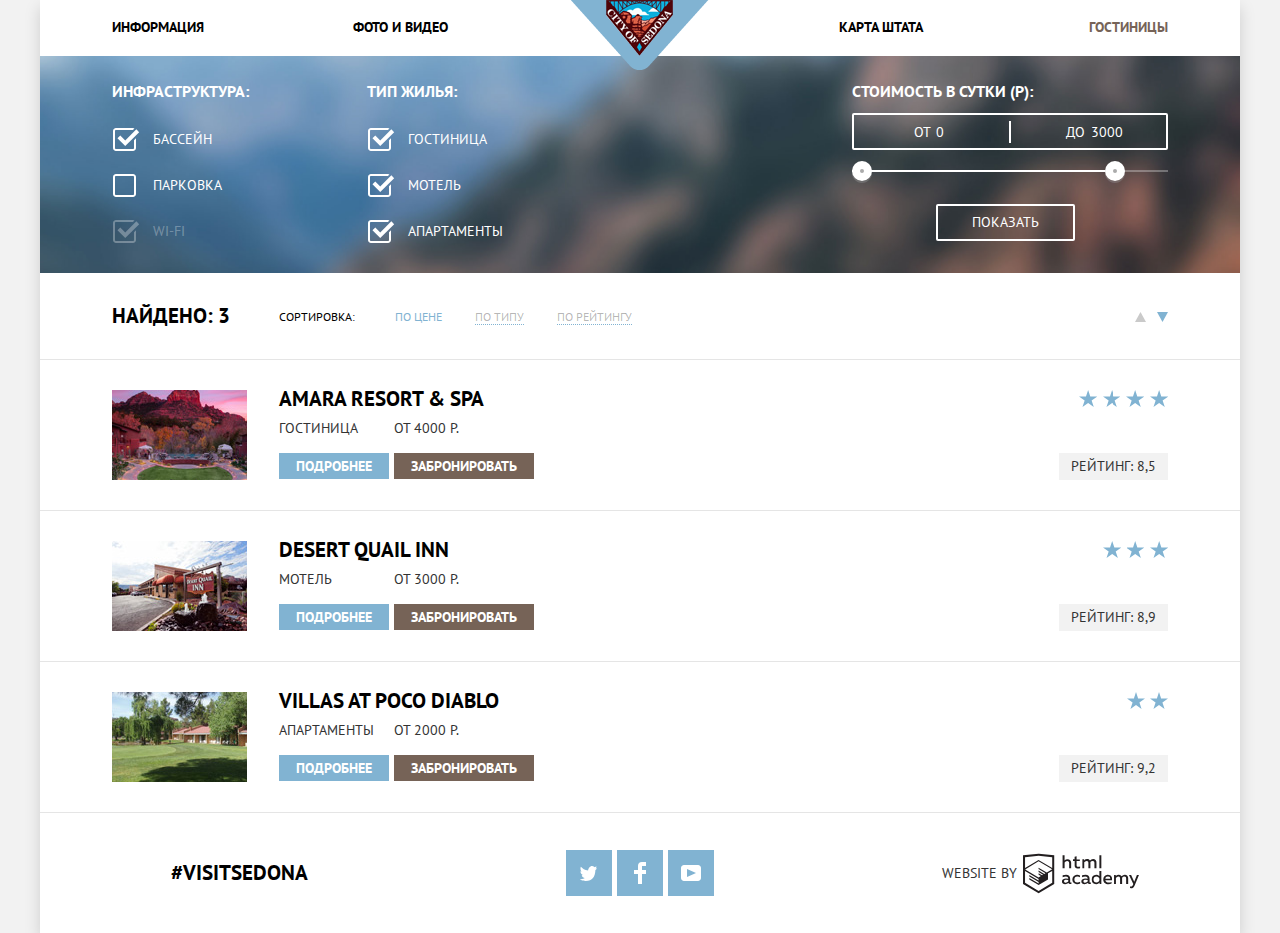
==== commit 9a5c432d: "Подправила пиксель перфект, добавила активную ссылку в навигацию и убрала ссылку с лого на главной." ====
--- a/hotels.html
+++ b/hotels.html
@@ -27,7 +27,7 @@
                             <li class="site-navigation-link-right">
                                 <a href="map.html">Карта штата</a>
                             </li>
-                            <li class="site-navigation-link-right">
+                            <li class="site-navigation-link-right site-navigation-current-link">
                                 <a href="hotels.html">Гостиницы</a>
                             </li>
                         </ul>
--- a/css/style.css
+++ b/css/style.css
@@ -28,8 +28,8 @@
 
 .btn-transparent {
   display: inline-block;
-  padding: 6px 35px;
-  margin-left: 90px;
+  padding: 6px 34px;
+  margin-left: 84px;
 
   font-family: "PT Sans", Arial, sans-serif;
   font-size: 14px;
@@ -75,7 +75,7 @@
   margin: 0 auto;
 
   background-color: #ffffff;
-  box-shadow: 0px 0px 15px 0 rgba(0, 0, 0, 0.2);
+  box-shadow: 0px 7px 15px 0px rgba(0, 1, 1, 0.15);
 }
 
 .section-container {
@@ -101,13 +101,19 @@
 }
 
 .site-navigation li {
+  box-sizing: border-box;
   display: block;
   width: 20%;
-  margin: 15px 0;
+  margin: 14px 0 16px;
 }
 
 .site-navigation li:nth-child(2) {
+  padding-left: 30px;
   margin-right: auto;
+}
+
+.site-navigation li:nth-child(3) {
+  padding-right: 34px;
 }
 
 .site-navigation a {
@@ -135,6 +141,8 @@
 .site-navigation-current-link a:focus,
 .site-navigation-current-link a:active {
   color: #766357;
+
+  cursor: default;
 }
 
 .main-header-logo {
@@ -150,8 +158,8 @@
 
 .greeting {
   position: relative;
-  min-height: 510px;
-  margin-bottom: 58px;
+  min-height: 508px;
+  margin-bottom: 60px;
 
   text-align: center;
 
@@ -236,7 +244,7 @@
 
 .advantage-with-image p {
   margin: 0;
-  margin-bottom: 23px;
+  margin-bottom: 21px;
 }
 
 .advantage-image {
@@ -263,7 +271,7 @@
   position: relative;
 
   width: 260px;
-  padding: 160px 70px 85px;
+  padding: 160px 70px 82px;
 }
 
 .minor-advantage h2 {
@@ -322,7 +330,7 @@
 
 .other-advantage {
   width: 270px;
-  padding: 45px 65px 39px;
+  padding: 47px 65px 39px;
 
   color: #000000;
 
@@ -359,16 +367,19 @@
 .hotels-booking p {
   margin: 0;
   margin-bottom: 50px;
+
+  line-height: 22px;
 }
 
 .hotels-booking > input {
-  padding: 31px 148px;
+  padding: 30px 138px 30px 137px;
 
   font-family: "PT Sans", Arial, sans-serif;
   font-size: 21px;
   line-height: 26px;
   font-weight: 700;
   text-align: center;
+  letter-spacing: 0.9px;
   color: #ffffff;
   text-transform: uppercase;
 
@@ -393,18 +404,19 @@
   left: 50%;
   width: 570px;
   margin-left: -285px;
-  padding: 55px;
+  padding: 55px 56px;
 
   line-height: 26px;
   font-weight: 700;
   text-align: left;
   background-color: #ffffff;
+  box-shadow: 0px 7px 15px 0px rgba(0, 1, 1, 0.15);
 }
 
 .hotels-booking-form input[type="text"] {
   box-sizing: border-box;
   height: 38px;
-  padding: 7px;
+  padding: 7px 15px;
   vertical-align: middle;
 
   font-family: "PT Sans", Arial, sans-serif;
@@ -424,36 +436,21 @@
   flex-wrap: wrap;
   justify-content: space-between;
   align-items: center;
-  margin-bottom: 26px;
-}
-
-.date input {
-  width: 346px;
-
-  text-align: left;
-}
-
-.open-calendar {
-  position: absolute;
-  top: 8px;
-  right: 8px;
-}
-
-.open-calendar svg {
-  display: block;
-}
-
-.open-calendar:hover path {
-  fill: #000000;
-}
-
-.open-calendar:active path {
-  fill: #81b3d2;
+  margin-bottom: 29px;
 }
 
 .date label {
   display: block;
-  padding: 7px 0;
+  padding: 6px 0;
+  margin-right: 14px;
+
+  letter-spacing: 0.3px;
+}
+
+.date input {
+  width: 348px;
+
+  text-align: left;
 }
 
 .date input:hover {
@@ -461,7 +458,7 @@
 }
 
 .date input:focus {
-  padding-left: 5px;
+  padding-left: 13px;
 
   line-height: 26px;
 
@@ -470,6 +467,24 @@
   outline: none;
 }
 
+.open-calendar {
+  position: absolute;
+  top: 8px;
+  right: 8px;
+}
+
+.open-calendar svg {
+  display: block;
+}
+
+.open-calendar:hover path {
+  fill: #000000;
+}
+
+.open-calendar:active path {
+  fill: #81b3d2;
+}
+
 input[type="text"]:focus + .open-calendar {
   background-color: #ffffff;
 }
@@ -488,11 +503,11 @@
 }
 
 .quantity-wrapper label {
-  margin-right: 25px;
+  margin-right: 24px;
 }
 
 .quantity-wrapper:first-child label {
-  margin-right: 41px;
+  margin-right: 39px;
 }
 
 .quantity-field {
@@ -511,10 +526,10 @@
   box-sizing: border-box;
   width: 39px;
   height: 38px;
-  padding-left: 15px;
+  padding-left: 11px;
 
   font-family: "PT Sans", Arial, sans-serif;
-  font-size: 24px;
+  font-size: 23px;
   font-weight: 700;
   text-align: center;
   color: #a9a9a9;
@@ -598,7 +613,7 @@
 }
 
 .filters .price-submit {
-  width: 314px;
+  width: 316px;
   margin-left: auto;
 }
 
@@ -668,7 +683,7 @@
 }
 
 .filter-range legend {
-  margin-bottom: 9px;
+  margin-bottom: 11px;
 }
 
 .price-controls {
@@ -1025,13 +1040,14 @@
 
 .main-footer {
   display: flex;
-  justify-content: space-around;
   padding: 37px 0;
 }
 
 .footer-hashtag {
   display: flex;
+  justify-content: center;
   align-items: center;
+  width: 33.3%;
   margin: 0;
 
   font-size: 21px;
@@ -1043,9 +1059,10 @@
 .footer-social {
   display: flex;
   flex-wrap: wrap;
-  justify-content: space-between;
-  width: 150px;
+  justify-content: center;
+  width: 33.3%;
   padding: 0;
+  padding-left: 5px;
   margin: 0;
 
   list-style: none;
@@ -1057,6 +1074,7 @@
   justify-content: center;
   width: 46px;
   height: 46px;
+  margin-right: 5px;
 
   background-color: #81b3d2;
 }
@@ -1076,7 +1094,9 @@
 
 .footer-copyright {
   display: flex;
+  justify-content: center;
   align-items: center;
+  width: 33.3%;
   margin: 0;
 }
 
@@ -1107,8 +1127,12 @@
   background-color: rgba(255, 255, 255, 0.9);
 }
 
-
-
-
-
-
+iframe {
+  border: none;
+}
+
+
+
+
+
+
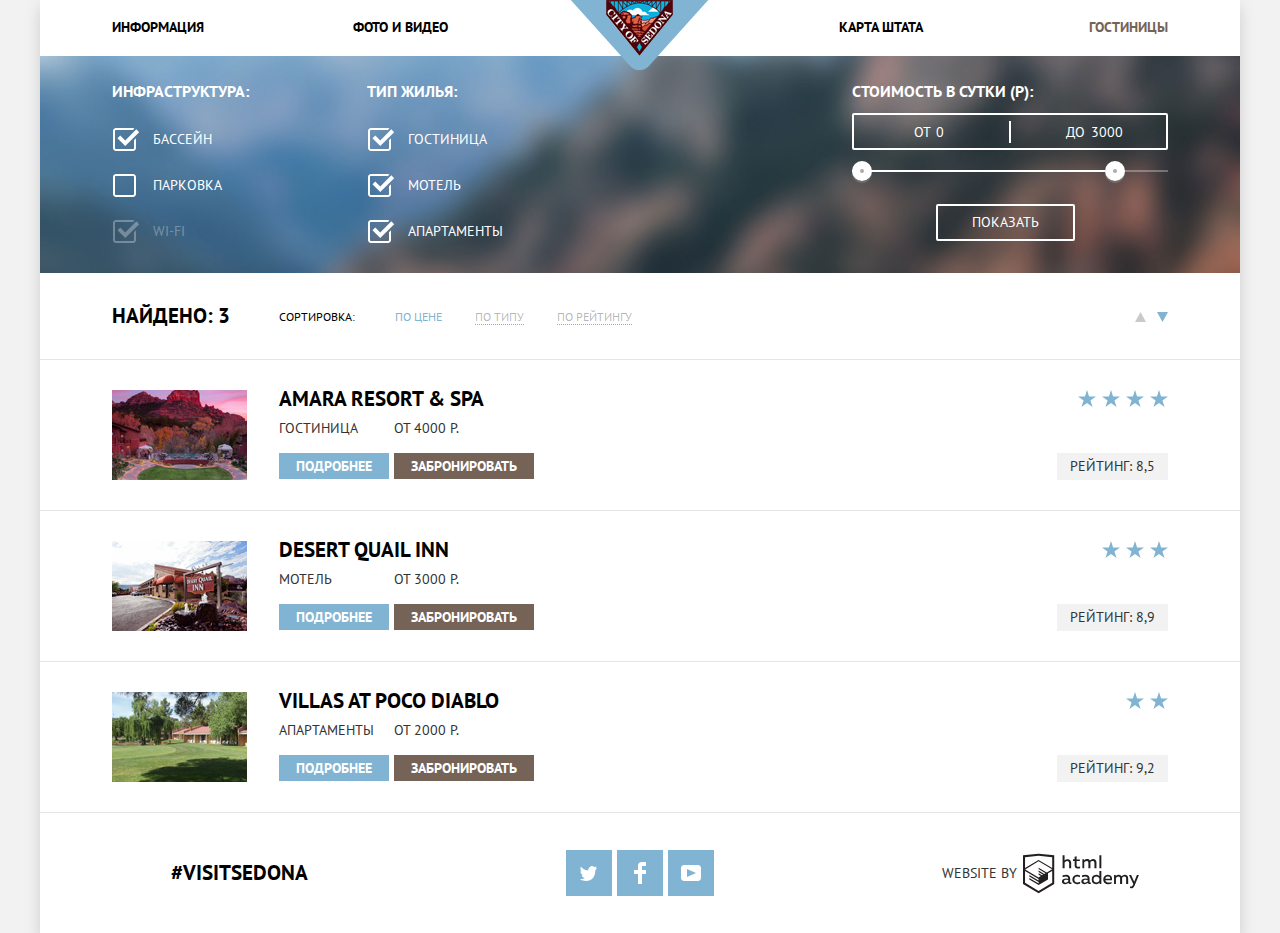
==== commit 148c7892: "Исправила звезды на списки, сделала форму интерактивной." ====
--- a/hotels.html
+++ b/hotels.html
@@ -118,7 +118,7 @@
                 </section>
                 <section class="hotels-list">
                     <h2 class="visually-hidden">Список найденных отелей</h2>
-                    <ul>
+                    <ul class="hotels-items">
                         <li>
                             <div class="section-container">
                                 <div class="hotel-image">
@@ -138,7 +138,12 @@
                                     </div>
                                 </div>
                                 <div class="grade">
-                                    <span class="stars four-stars"></span>
+                                    <ul class="stars">
+                                        <li>Рейтинг</li>
+                                        <li>Рейтинг</li>
+                                        <li>Рейтинг</li>
+                                        <li>Рейтинг</li>
+                                    </ul>
                                     <span class="rating">Рейтинг: 8,5</span>
                                 </div>
                             </div>
@@ -162,7 +167,11 @@
                                     </div>
                                 </div>
                                 <div class="grade">
-                                    <span class="stars three-stars"></span>
+                                    <ul class="stars">
+                                        <li>Рейтинг</li>
+                                        <li>Рейтинг</li>
+                                        <li>Рейтинг</li>
+                                    </ul>
                                     <span class="rating">Рейтинг: 8,9</span>
                                 </div>
                             </div>
@@ -186,7 +195,10 @@
                                     </div>
                                 </div>
                                 <div class="grade">
-                                    <span class="stars two-stars"></span>
+                                    <ul class="stars">
+                                        <li>Рейтинг</li>
+                                        <li>Рейтинг</li>
+                                    </ul>
                                     <span class="rating">Рейтинг: 9,2</span>
                                 </div>
                             </div>
--- a/css/style.css
+++ b/css/style.css
@@ -21,11 +21,6 @@
   height: auto;
 }
 
-button,
-input[type="button"] {
-  cursor: pointer;
-}
-
 .btn-transparent {
   display: inline-block;
   padding: 6px 34px;
@@ -34,6 +29,7 @@
   font-family: "PT Sans", Arial, sans-serif;
   font-size: 14px;
   line-height: 21px;
+  vertical-align: center;
   font-weight: 400;
   text-align: center;
   color: #ffffff;
@@ -42,6 +38,8 @@
   background-color: transparent;
   border: 2px solid #ffffff;
   border-radius: 2px;
+
+  cursor: pointer;
 }
 
 .btn-transparent:hover,
@@ -64,7 +62,9 @@
 
   white-space: nowrap;
 
-  clip-path: inset(100%);
+  -webkit-clip-path: inset(100%);
+
+          clip-path: inset(100%);
   clip: rect(0 0 0 0);
   overflow: hidden;
 }
@@ -75,7 +75,8 @@
   margin: 0 auto;
 
   background-color: #ffffff;
-  box-shadow: 0px 7px 15px 0px rgba(0, 1, 1, 0.15);
+  -webkit-box-shadow: 0 7px 15px 0 rgba(0, 1, 1, 0.15);
+          box-shadow: 0 7px 15px 0 rgba(0, 1, 1, 0.15);
 }
 
 .section-container {
@@ -92,8 +93,11 @@
 
 .site-navigation {
   position: relative;
-  display: flex;
-  flex-wrap: wrap;
+  display: -webkit-box;
+  display: -ms-flexbox;
+  display: flex;
+  -ms-flex-wrap: wrap;
+      flex-wrap: wrap;
   margin: 0;
   padding: 0;
 
@@ -101,7 +105,8 @@
 }
 
 .site-navigation li {
-  box-sizing: border-box;
+  -webkit-box-sizing: border-box;
+          box-sizing: border-box;
   display: block;
   width: 20%;
   margin: 14px 0 16px;
@@ -166,6 +171,7 @@
   background-image: url("../img/index-bg.jpg");
   background-repeat: no-repeat;
   background-position: center -57px;
+  background-color: #eeeeee;
 }
 
 .greeting::before {
@@ -176,9 +182,10 @@
   bottom: 0;
   left: 0;
 
-  background-image: url(../img/index-bg-mask.png);
+  background-image: url("../img/index-bg-mask.png");
   background-repeat: no-repeat;
   background-position: center center;
+  background-color: transparent;
 }
 
 .greeting img {
@@ -201,8 +208,11 @@
 }
 
 .advantages {
-  display: flex;
-  flex-wrap: wrap;
+  display: -webkit-box;
+  display: -ms-flexbox;
+  display: flex;
+  -ms-flex-wrap: wrap;
+      flex-wrap: wrap;
 }
 
 .advantages h2 {
@@ -220,6 +230,8 @@
 
 .advantage-with-image {
   position: relative;
+  display: -webkit-box;
+  display: -ms-flexbox;
   display: flex;
   width: 100%;
   min-height: 256px;
@@ -228,7 +240,8 @@
 }
 
 .advantage-text {
-  box-sizing: border-box;
+  -webkit-box-sizing: border-box;
+          box-sizing: border-box;
   width: 34%;
   padding: 48px 60px 34px 60px;
 
@@ -252,11 +265,16 @@
   top: 50%;
   right: 0;
   width: 66%;
-  transform: translateY(-50%);
+  -webkit-transform: translateY(-50%);
+      -ms-transform: translateY(-50%);
+          transform: translateY(-50%);
 }
 
 .advantage-with-image-left {
-  flex-direction: row-reverse;
+  -webkit-box-orient: horizontal;
+  -webkit-box-direction: reverse;
+      -ms-flex-direction: row-reverse;
+          flex-direction: row-reverse;
 }
 
 .advantage-with-image-left .advantage-image {
@@ -270,7 +288,10 @@
 .minor-advantage {
   position: relative;
 
-  width: 260px;
+  -webkit-box-sizing: border-box;
+
+          box-sizing: border-box;
+  width: 33.3%;
   padding: 160px 70px 82px;
 }
 
@@ -293,9 +314,10 @@
   height: 72px;
   margin-left: -38px;
 
-  background-image: url(../img/icon-1.svg);
+  background-image: url("../img/icon-1.svg");
   background-position: top center;
   background-repeat: no-repeat;
+  background-color: transparent;
 }
 
 .food-advantage::before {
@@ -308,9 +330,10 @@
   height: 70px;
   margin-left: -37px;
 
-  background-image: url(../img/icon-3.svg);
+  background-image: url("../img/icon-3.svg");
   background-position: top center;
   background-repeat: no-repeat;
+  background-color: transparent;
 }
 
 .souvenirs-advantage::before {
@@ -323,18 +346,32 @@
   height: 76px;
   margin-left: -32px;
 
-  background-image: url(../img/icon-2.svg);
+  background-image: url("../img/icon-2.svg");
   background-position: top center;
   background-repeat: no-repeat;
+  background-color: transparent;
+}
+
+.other-advantage-wrapper {
+  display: -webkit-box;
+  display: -ms-flexbox;
+  display: flex;
+
+  background-color: #eeeeee;
 }
 
 .other-advantage {
-  width: 270px;
+  position: relative;
+  -webkit-box-sizing: border-box;
+          box-sizing: border-box;
+  width: 33.3%;
   padding: 47px 65px 39px;
 
   color: #000000;
 
   background-color: #eeeeee;
+
+  z-index: 10;
 }
 
 .other-advantage h2 {
@@ -350,28 +387,40 @@
 
 .hotels-booking {
   position: relative;
+
+  text-align: center;
+}
+
+.hotels-booking h2 {
+  position: relative;
   padding-top: 49px;
-
-  text-align: center;
-}
-
-.hotels-booking h2 {
-  margin: 0;
-  margin-bottom: 26px;
+  padding-bottom: 26px;
+  margin: 0;
 
   font-size: 30px;
   line-height: 36px;
   font-weight: 700;
+
+  background-color: #ffffff;
+
+  z-index: 10;
 }
 
 .hotels-booking p {
-  margin: 0;
-  margin-bottom: 50px;
+  position: relative;
+  margin: 0;
+  padding-bottom: 50px;
 
   line-height: 22px;
-}
-
-.hotels-booking > input {
+
+  background-color: #ffffff;
+
+  z-index: 10;
+}
+
+.open-form-button {
+  position: relative;
+
   padding: 30px 138px 30px 137px;
 
   font-family: "PT Sans", Arial, sans-serif;
@@ -385,21 +434,71 @@
 
   background-color: #766357;
   border: none;
-}
-
-.hotels-booking > input:hover,
-.hotels-booking > input:focus {
+
+  z-index: 10;
+
+  cursor: pointer;
+}
+
+.open-form-button:hover,
+.open-form-button:focus {
   background-color: #604e43;
 }
 
-.hotels-booking > input:active {
+.open-form-button:active {
   color: rgba(255, 255, 255, 0.3);
 
   background-color: #503e33;
 }
 
+@-webkit-keyframes bounce {
+  0% {
+    -webkit-transform: translateY(-100%);
+            transform: translateY(-100%);
+  }
+
+  70% {
+    -webkit-transform: translateY(30px);
+            transform: translateY(30px);
+  }
+
+  90% {
+    -webkit-transform: translateY(-10px);
+            transform: translateY(-10px);
+  }
+
+  100% {
+    -webkit-transform: translateY(0);
+            transform: translateY(0);
+  }
+}
+
+@keyframes bounce {
+  0% {
+    -webkit-transform: translateY(-100%);
+            transform: translateY(-100%);
+  }
+
+  70% {
+    -webkit-transform: translateY(30px);
+            transform: translateY(30px);
+  }
+
+  90% {
+    -webkit-transform: translateY(-10px);
+            transform: translateY(-10px);
+  }
+
+  100% {
+    -webkit-transform: translateY(0);
+            transform: translateY(0);
+  }
+}
+
 .hotels-booking-wrapper {
-  box-sizing: border-box;
+  display: none;
+  -webkit-box-sizing: border-box;
+          box-sizing: border-box;
   position: absolute;
   left: 50%;
   width: 570px;
@@ -410,11 +509,21 @@
   font-weight: 700;
   text-align: left;
   background-color: #ffffff;
-  box-shadow: 0px 7px 15px 0px rgba(0, 1, 1, 0.15);
+  -webkit-box-shadow: 0 7px 15px 0 rgba(0, 1, 1, 0.15);
+          box-shadow: 0 7px 15px 0 rgba(0, 1, 1, 0.15);
+}
+
+.hotels-booking-wrapper-show {
+  display: block;
+
+  -webkit-animation: bounce 0.6s;
+
+          animation: bounce 0.6s;
 }
 
 .hotels-booking-form input[type="text"] {
-  box-sizing: border-box;
+  -webkit-box-sizing: border-box;
+          box-sizing: border-box;
   height: 38px;
   padding: 7px 15px;
   vertical-align: middle;
@@ -432,17 +541,24 @@
 
 .hotels-booking-form .date {
   position: relative;
-  display: flex;
-  flex-wrap: wrap;
-  justify-content: space-between;
-  align-items: center;
+  display: -webkit-box;
+  display: -ms-flexbox;
+  display: flex;
+  -ms-flex-wrap: wrap;
+      flex-wrap: wrap;
+  -webkit-box-pack: justify;
+      -ms-flex-pack: justify;
+          justify-content: space-between;
+  -webkit-box-align: center;
+      -ms-flex-align: center;
+          align-items: center;
   margin-bottom: 29px;
 }
 
 .date label {
   display: block;
   padding: 6px 0;
-  margin-right: 14px;
+  margin-right: 12px;
 
   letter-spacing: 0.3px;
 }
@@ -490,16 +606,27 @@
 }
 
 .quantity {
-  display: flex;
-  justify-content: space-between;
+  display: -webkit-box;
+  display: -ms-flexbox;
+  display: flex;
+  -webkit-box-pack: justify;
+      -ms-flex-pack: justify;
+          justify-content: space-between;
   margin-bottom: 56px;
 }
 
 .quantity-wrapper {
-  display: flex;
-  justify-content: space-between;
-  align-items: center;
-  box-sizing: border-box;
+  display: -webkit-box;
+  display: -ms-flexbox;
+  display: flex;
+  -webkit-box-pack: justify;
+      -ms-flex-pack: justify;
+          justify-content: space-between;
+  -webkit-box-align: center;
+      -ms-flex-align: center;
+          align-items: center;
+  -webkit-box-sizing: border-box;
+          box-sizing: border-box;
 }
 
 .quantity-wrapper label {
@@ -511,6 +638,8 @@
 }
 
 .quantity-field {
+  display: -webkit-box;
+  display: -ms-flexbox;
   display: flex;
 }
 
@@ -521,9 +650,14 @@
 }
 
 .quantity-button {
-  display: flex;
-  align-items: center;
-  box-sizing: border-box;
+  display: -webkit-box;
+  display: -ms-flexbox;
+  display: flex;
+  -webkit-box-align: center;
+      -ms-flex-align: center;
+          align-items: center;
+  -webkit-box-sizing: border-box;
+          box-sizing: border-box;
   width: 39px;
   height: 38px;
   padding-left: 11px;
@@ -536,6 +670,8 @@
 
   background-color: #f2f2f2;
   border: none;
+
+  cursor: pointer;
 }
 
 .quantity-button:hover,
@@ -563,6 +699,8 @@
 
   background-color: #81b3d2;
   border: none;
+
+  cursor: pointer;
 }
 
 .hotels-booking-form button[type="submit"]:hover,
@@ -582,19 +720,22 @@
   background-image: url("../img/map.jpg");
   background-position: center center;
   background-repeat: no-repeat;
+  background-color: #eeeeee;
 }
 
 .filters {
   color: #ffffff;
 
-  background-color: #81b3d2;
   background-image: url("../img/hotels-bg.jpg");
   background-position: center center;
   background-repeat: no-repeat;
   background-size: cover;
+  background-color: #81b3d2;
 }
 
 .filters form {
+  display: -webkit-box;
+  display: -ms-flexbox;
   display: flex;
   padding-top: 25px;
   padding-bottom: 6px;
@@ -637,6 +778,8 @@
   display: block;
   padding-left: 41px;
   margin-bottom: 25px;
+
+  cursor: pointer;
 }
 
 .filter-input-checkbox + label::before {
@@ -647,9 +790,11 @@
   left: 1px;
   width: 23px;
   height: 23px;
-  background-image: url(../img/checkbox-off.svg);
+
+  background-image: url("../img/checkbox-off.svg");
   background-repeat: no-repeat;
   background-position: center center;
+  background-color: transparent;
 }
 
 .filter-input-checkbox:checked + label::before {
@@ -660,21 +805,27 @@
   left: 1px;
   width: 27px;
   height: 23px;
-  background-image: url(../img/checkbox-on.svg);
+
+  background-image: url("../img/checkbox-on.svg");
   background-repeat: no-repeat;
   background-position: center center;
 }
 
+.filter-input-checkbox:focus + label::before {
+  outline: thin dotted;
+  outline: 5px auto -webkit-focus-ring-color;
+}
+
 .filter-input:disabled + label {
   color: rgba(255, 255, 255, 0.3);
 }
 
 .filter-input:disabled + label::before {
-  background-image: url(../img/checkbox-off-disabled.svg);
+  background-image: url("../img/checkbox-off-disabled.svg");
 }
 
 .filter-input:checked:disabled + label::before {
-  background-image: url(../img/checkbox-on-disabled.svg);
+  background-image: url("../img/checkbox-on-disabled.svg");
 }
 
 .filter-range {
@@ -704,7 +855,9 @@
   height: 22px;
 
   background: #ffffff;
-  transform: translate(-50%, -50%);
+  -webkit-transform: translate(-50%, -50%);
+      -ms-transform: translate(-50%, -50%);
+          transform: translate(-50%, -50%);
 }
 
 .price-controls label {
@@ -712,7 +865,7 @@
 
   font-size: 14px;
   line-height: 32px;
-  vertical-align: top;
+  vertical-align: center;
 
   cursor: pointer;
 }
@@ -764,7 +917,7 @@
   width: 20px;
   height: 23px;
 
-  background-image: url(../img/filter-button.svg);
+  background-image: url("../img/filter-button.svg");
   background-repeat: no-repeat;
   background-position: center center;
   background-color: transparent;
@@ -777,7 +930,7 @@
   width: 21px;
   height: 24px;
 
-  background-image: url(../img/filter-button-hover.svg);
+  background-image: url("../img/filter-button-hover.svg");
 }
 
 .range-toggle-min {
@@ -793,8 +946,12 @@
 }
 
 .hotels-sorting .section-container {
-  display: flex;
-  align-items: center;
+  display: -webkit-box;
+  display: -ms-flexbox;
+  display: flex;
+  -webkit-box-align: center;
+      -ms-flex-align: center;
+          align-items: center;
 }
 
 .hotels-sorting h2 {
@@ -816,6 +973,8 @@
 }
 
 .hotels-sorting ul {
+  display: -webkit-box;
+  display: -ms-flexbox;
   display: flex;
   padding: 0;
   margin: 0;
@@ -859,55 +1018,61 @@
   margin-left: auto;
 }
 
-.hotels-sorting button {
-  background-color: transparent;
-  border: none;
-}
-
 .sorting-button {
   width: 11px;
   height: 10px;
 
-  background-image: url(../img/icon-dir.svg);
+  border: none;
+
+  background-image: url("../img/icon-dir.svg");
   background-repeat: no-repeat;
   background-position: center center;
+  background-color: transparent;
+
+  cursor: pointer;
 }
 
 .sorting-button-down {
   margin-right: 5px;
 
-  transform: rotate(180deg);
+  -webkit-transform: rotate(180deg);
+
+      -ms-transform: rotate(180deg);
+
+          transform: rotate(180deg);
 }
 
 .sorting-button:hover {
-  background-image: url(../img/icon-dir-hover.svg);
+  background-image: url("../img/icon-dir-hover.svg");
 }
 
 .sorting-button:active {
-  background-image: url(../img/icon-dir-active.svg);
+  background-image: url("../img/icon-dir-active.svg");
   outline: none;
 }
 
 .sorting-button-active {
-  background-image: url(../img/icon-dir-active.svg);
-}
-
-.hotels-list ul {
+  background-image: url("../img/icon-dir-active.svg");
+}
+
+.hotels-items {
   padding: 0;
   margin: 0;
 
   list-style: none;
 }
 
-.hotels-list li {
+.hotels-items > li {
   border-top: 1px solid #e5e5e5;
 }
 
-.hotels-list li:last-child {
+.hotels-items > li:last-child {
   border-bottom: 1px solid #e5e5e5;
 }
 
-.hotels-list .section-container {
+.hotels-items .section-container {
+  display: -webkit-box;
+  display: -ms-flexbox;
   display: flex;
 }
 
@@ -943,6 +1108,8 @@
 }
 
 .hotel-description-wrapper {
+  display: -webkit-box;
+  display: -ms-flexbox;
   display: flex;
 }
 
@@ -996,57 +1163,72 @@
 }
 
 .grade {
-  display: flex;
-  flex-direction: column;
-  align-items: flex-end;
+  display: -webkit-box;
+  display: -ms-flexbox;
+  display: flex;
+  -webkit-box-orient: vertical;
+  -webkit-box-direction: normal;
+      -ms-flex-direction: column;
+          flex-direction: column;
+  -webkit-box-align: end;
+      -ms-flex-align: end;
+          align-items: flex-end;
   padding-top: 30px;
   margin-left: auto;
 }
 
 .stars {
+  display: -webkit-box;
+  display: -ms-flexbox;
+  display: flex;
+  -webkit-box-pack: end;
+      -ms-flex-pack: end;
+          justify-content: flex-end;
+  height: 17px;
+  padding: 0;
+  margin: 0;
+  margin-bottom: 46px;
+
+  list-style: none;
+}
+
+.stars li {
   display: block;
+  width: 18px;
   height: 17px;
-  margin-bottom: 46px;
-
-  background-image: url(../img/star.svg);
-  background-repeat: space;
-}
-
-.five-stars {
-  width: 113px;
-}
-
-.four-stars {
-  width: 89px;
-}
-
-.three-stars {
-  width: 65px;
-}
-
-.two-stars {
-  width: 41px;
-}
-
-.one-star {
-  width: 18px;
+  margin-left: 6px;
+
+  text-indent: -2000px;
+
+  background-image: url("../img/star.svg");
+  background-repeat: no-repeat;
+  background-position: center center;
+  background-color: transparent;
 }
 
 .grade .rating {
-  padding: 3px 12px;
+  padding: 3px 13px;
 
   background-color: #f2f2f2;
 }
 
 .main-footer {
+  display: -webkit-box;
+  display: -ms-flexbox;
   display: flex;
   padding: 37px 0;
 }
 
 .footer-hashtag {
-  display: flex;
-  justify-content: center;
-  align-items: center;
+  display: -webkit-box;
+  display: -ms-flexbox;
+  display: flex;
+  -webkit-box-pack: center;
+      -ms-flex-pack: center;
+          justify-content: center;
+  -webkit-box-align: center;
+      -ms-flex-align: center;
+          align-items: center;
   width: 33.3%;
   margin: 0;
 
@@ -1057,9 +1239,14 @@
 }
 
 .footer-social {
-  display: flex;
-  flex-wrap: wrap;
-  justify-content: center;
+  display: -webkit-box;
+  display: -ms-flexbox;
+  display: flex;
+  -ms-flex-wrap: wrap;
+      flex-wrap: wrap;
+  -webkit-box-pack: center;
+      -ms-flex-pack: center;
+          justify-content: center;
   width: 33.3%;
   padding: 0;
   padding-left: 5px;
@@ -1069,14 +1256,22 @@
 }
 
 .social-button {
-  display: flex;
-  align-items: center;
-  justify-content: center;
+  display: -webkit-box;
+  display: -ms-flexbox;
+  display: flex;
+  -webkit-box-align: center;
+      -ms-flex-align: center;
+          align-items: center;
+  -webkit-box-pack: center;
+      -ms-flex-pack: center;
+          justify-content: center;
   width: 46px;
   height: 46px;
   margin-right: 5px;
 
   background-color: #81b3d2;
+
+  cursor: pointer;
 }
 
 .social-button:hover,
@@ -1093,9 +1288,15 @@
 }
 
 .footer-copyright {
-  display: flex;
-  justify-content: center;
-  align-items: center;
+  display: -webkit-box;
+  display: -ms-flexbox;
+  display: flex;
+  -webkit-box-pack: center;
+      -ms-flex-pack: center;
+          justify-content: center;
+  -webkit-box-align: center;
+      -ms-flex-align: center;
+          align-items: center;
   width: 33.3%;
   margin: 0;
 }
@@ -1130,9 +1331,3 @@
 iframe {
   border: none;
 }
-
-
-
-
-
-
